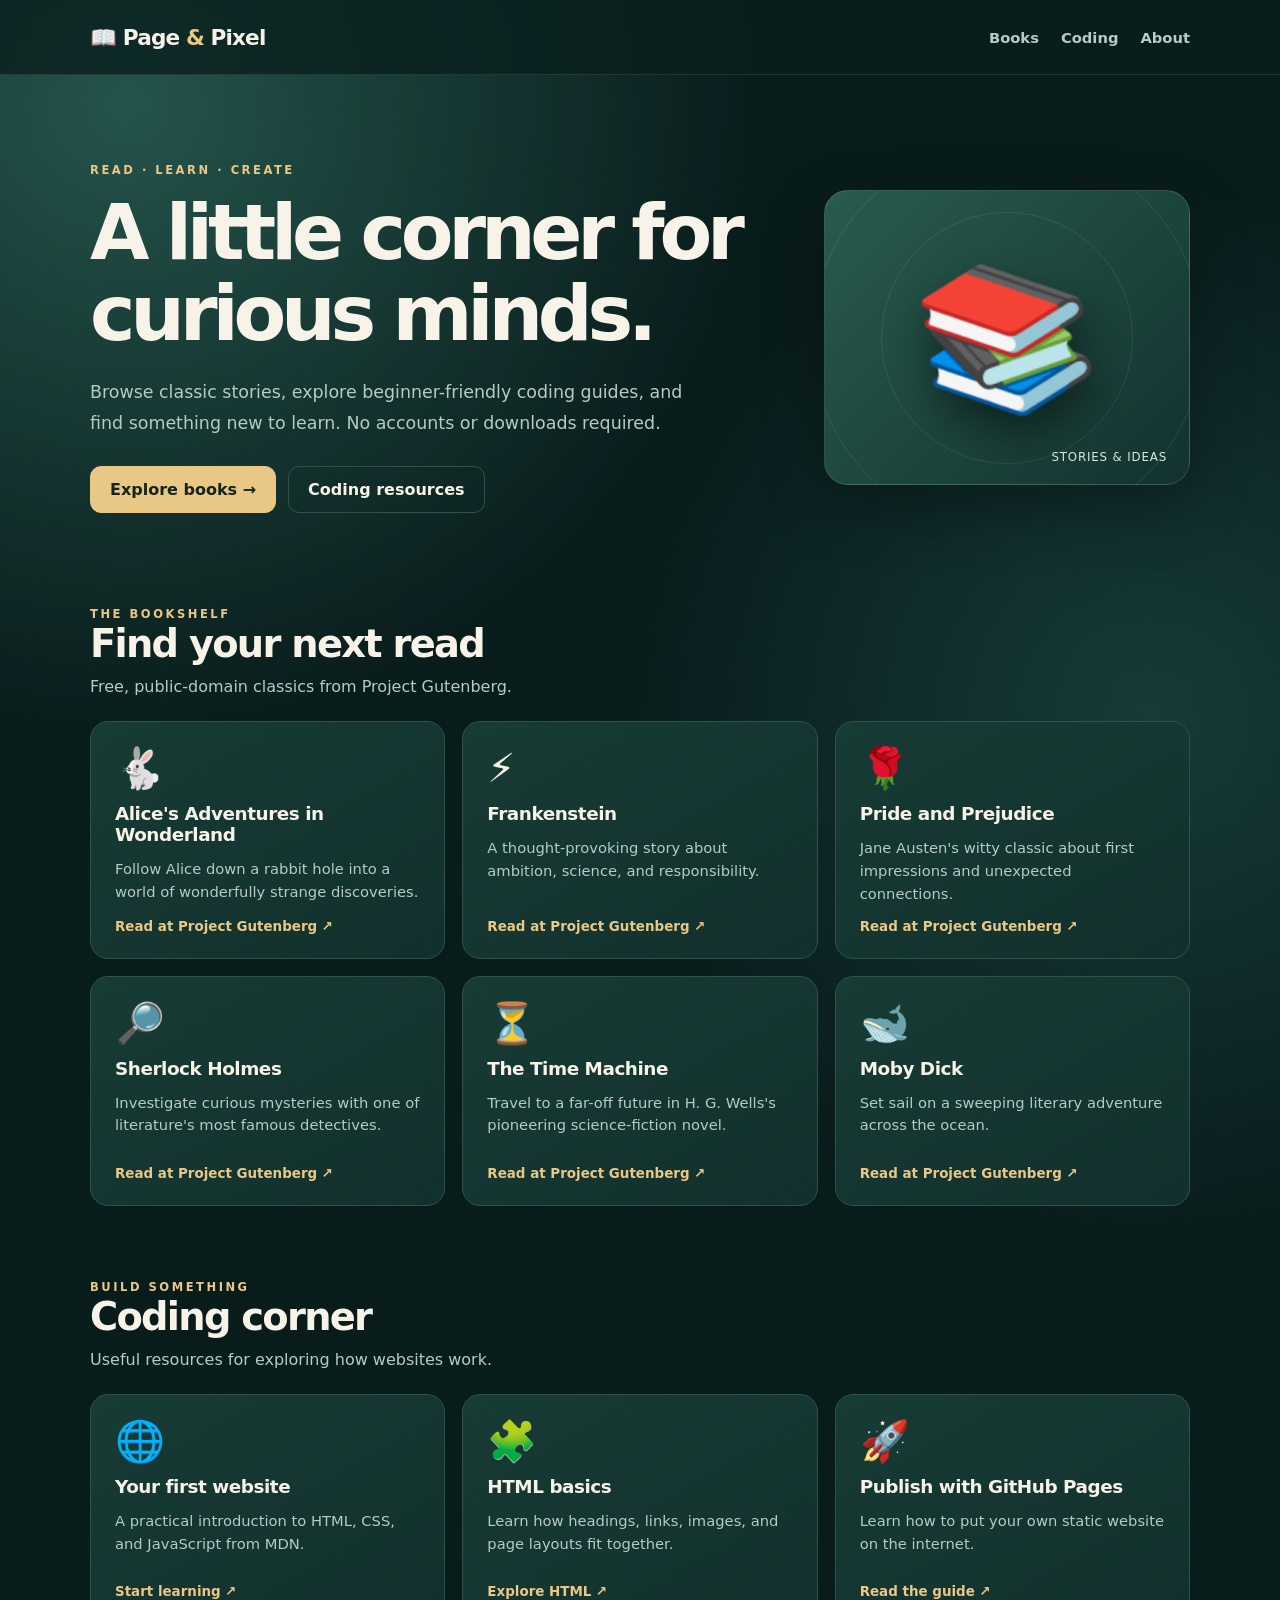
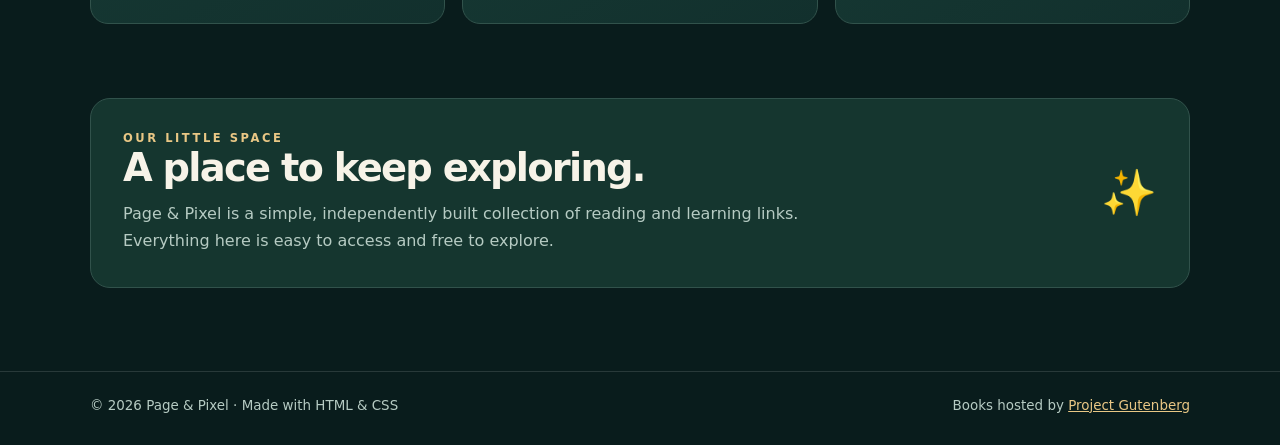
==== index.html @ dba86ce6 "Add initial index.html with layout and content" ====
<!doctype html>
<html lang="en">
<head>
  <meta charset="utf-8">
  <meta name="viewport" content="width=device-width, initial-scale=1">
  <meta name="theme-color" content="#102a27">
  <meta name="description" content="A cozy corner for public-domain books and beginner-friendly coding resources.">
  <title>Page & Pixel | Books and Coding</title>
  <style>
    :root{color-scheme:dark;--bg:#091c1c;--panel:#12302d;--panel2:#173b35;--ink:#f7f3e8;--muted:#b6cbc3;--accent:#e9c785;--line:#31524b}
    *{box-sizing:border-box}
    html{scroll-behavior:smooth}
    body{margin:0;font-family:ui-sans-serif,system-ui,-apple-system,BlinkMacSystemFont,"Segoe UI",sans-serif;color:var(--ink);background:radial-gradient(circle at 10% 5%,#24544b 0%,transparent 28%),radial-gradient(circle at 90% 35%,#163b39 0%,transparent 30%),var(--bg);min-height:100vh}
    a{color:inherit}
    .wrap{width:min(1100px,calc(100% - 40px));margin:auto}
    header{border-bottom:1px solid #ffffff19;background:#09201ecc;backdrop-filter:blur(14px);position:sticky;top:0;z-index:10}
    header .wrap{min-height:74px;display:flex;align-items:center;justify-content:space-between;gap:20px}
    .brand{font-weight:850;letter-spacing:-.04em;font-size:1.35rem;text-decoration:none;white-space:nowrap}
    .brand span{color:var(--accent)}
    nav{display:flex;gap:22px;align-items:center;flex-wrap:wrap}
    nav a{text-decoration:none;color:var(--muted);font-size:.92rem;font-weight:650}
    nav a:hover,nav a:focus-visible{color:var(--accent)}
    .hero{padding:88px 0 78px;display:grid;grid-template-columns:1.5fr .8fr;align-items:center;gap:48px}
    .eyebrow{text-transform:uppercase;letter-spacing:.22em;font-size:.72rem;font-weight:850;color:var(--accent)}
    h1{font-size:clamp(2.8rem,6vw,5.5rem);line-height:1.06;letter-spacing:-.068em;margin:15px 0 22px;max-width:750px}
    .hero p{max-width:600px;color:var(--muted);font-size:1.09rem;line-height:1.8;margin-bottom:26px}
    .actions{display:flex;flex-wrap:wrap;gap:12px}
    .button{display:inline-flex;align-items:center;justify-content:center;background:var(--accent);color:#15251e;text-decoration:none;padding:13px 19px;border-radius:11px;font-weight:800;border:1px solid var(--accent);transition:transform .16s,background .16s}
    .button:hover{transform:translateY(-2px);background:#f8dca7}
    .button.secondary{color:var(--ink);background:transparent;border-color:var(--line)}
    .button.secondary:hover{background:#ffffff0d}
    .hero-art{min-height:295px;display:grid;place-items:center;position:relative;border:1px solid #ffffff20;border-radius:24px;background:linear-gradient(135deg,#295b4e,#12322f);overflow:hidden;box-shadow:0 22px 65px #0005}
    .hero-art:before,.hero-art:after{content:"";width:250px;height:250px;border:1px solid #ffffff16;border-radius:50%;position:absolute}
    .hero-art:after{width:390px;height:390px}
    .book-stack{font-size:clamp(6.5rem,15vw,9rem);filter:drop-shadow(0 20px 22px #0007);transform:rotate(-8deg);z-index:1}
    .art-caption{position:absolute;bottom:20px;right:22px;font-size:.74rem;letter-spacing:.07em;color:#dae8dc}
    .section{padding:16px 0 58px;scroll-margin-top:104px}
    .section-head{display:flex;justify-content:space-between;align-items:end;gap:15px;margin-bottom:22px}
    h2{font-size:clamp(1.8rem,3vw,2.4rem);letter-spacing:-.045em;margin:0}
    .section-intro{color:var(--muted);margin:8px 0 0;line-height:1.6}
    .note{font-size:.78rem;color:var(--muted)}
    .grid{display:grid;grid-template-columns:repeat(3,minmax(0,1fr));gap:17px}
    .card{display:flex;flex-direction:column;gap:13px;min-height:230px;border:1px solid var(--line);border-radius:18px;padding:24px;background:linear-gradient(150deg,var(--panel2),var(--panel));text-decoration:none;transition:transform .18s,border-color .18s,box-shadow .18s}
    .card:hover,.card:focus-visible{transform:translateY(-5px);border-color:var(--accent);box-shadow:0 15px 35px #0003;outline:none}
    .card .emoji{font-size:2.5rem;line-height:1.1}
    .card h3{font-size:1.15rem;letter-spacing:-.025em;margin:0}
    .card p{color:var(--muted);line-height:1.55;font-size:.92rem;margin:0;flex:1}
    .card .link{font-size:.84rem;color:var(--accent);font-weight:750}
    .about{background:#15362f;border:1px solid var(--line);border-radius:20px;padding:32px;display:flex;gap:24px;align-items:center;justify-content:space-between}
    .about p{color:var(--muted);line-height:1.7;max-width:680px;margin:10px 0 0}
    .about .badge{font-size:2.8rem}
    footer{border-top:1px solid #ffffff20;padding:26px 0 32px;margin-top:25px;color:var(--muted);font-size:.84rem}
    footer .wrap{display:flex;justify-content:space-between;gap:15px;flex-wrap:wrap}
    footer a{color:var(--accent)}
    @media(max-width:800px){.hero{grid-template-columns:1fr;padding:55px 0}.hero-art{min-height:215px}.grid{grid-template-columns:repeat(2,minmax(0,1fr))}}
    @media(max-width:540px){.wrap{width:min(100% - 28px,1100px)}header .wrap{padding:13px 0;align-items:flex-start;flex-direction:column;gap:12px}nav{gap:18px}nav a{font-size:.87rem}.hero{padding:46px 0}.grid{grid-template-columns:1fr}.card{min-height:195px}.about{padding:24px}.about .badge{display:none}}
    @media(prefers-reduced-motion:reduce){html{scroll-behavior:auto}*{transition:none!important}}
  </style>
</head>
<body>
  <header>
    <div class="wrap">
      <a class="brand" href="#home" aria-label="Page and Pixel home">📖 Page <span>&</span> Pixel</a>
      <nav aria-label="Main navigation">
        <a href="#books">Books</a>
        <a href="#coding">Coding</a>
        <a href="#about">About</a>
      </nav>
    </div>
  </header>
  <main id="home" class="wrap">
    <section class="hero" aria-labelledby="welcome-title">
      <div>
        <div class="eyebrow">Read · Learn · Create</div>
        <h1 id="welcome-title">A little corner for curious minds.</h1>
        <p>Browse classic stories, explore beginner-friendly coding guides, and find something new to learn. No accounts or downloads required.</p>
        <div class="actions">
          <a class="button" href="#books">Explore books →</a>
          <a class="button secondary" href="#coding">Coding resources</a>
        </div>
      </div>
      <div class="hero-art" aria-hidden="true"><div class="book-stack">📚</div><span class="art-caption">STORIES & IDEAS</span></div>
    </section>

    <section class="section" id="books" aria-labelledby="books-title">
      <div class="section-head"><div><div class="eyebrow">The bookshelf</div><h2 id="books-title">Find your next read</h2><p class="section-intro">Free, public-domain classics from Project Gutenberg.</p></div></div>
      <div class="grid">
        <a class="card" href="https://www.gutenberg.org/ebooks/11" target="_blank" rel="noopener noreferrer"><span class="emoji" aria-hidden="true">🐇</span><h3>Alice's Adventures in Wonderland</h3><p>Follow Alice down a rabbit hole into a world of wonderfully strange discoveries.</p><span class="link">Read at Project Gutenberg ↗</span></a>
        <a class="card" href="https://www.gutenberg.org/ebooks/84" target="_blank" rel="noopener noreferrer"><span class="emoji" aria-hidden="true">⚡</span><h3>Frankenstein</h3><p>A thought-provoking story about ambition, science, and responsibility.</p><span class="link">Read at Project Gutenberg ↗</span></a>
        <a class="card" href="https://www.gutenberg.org/ebooks/1342" target="_blank" rel="noopener noreferrer"><span class="emoji" aria-hidden="true">🌹</span><h3>Pride and Prejudice</h3><p>Jane Austen's witty classic about first impressions and unexpected connections.</p><span class="link">Read at Project Gutenberg ↗</span></a>
        <a class="card" href="https://www.gutenberg.org/ebooks/1661" target="_blank" rel="noopener noreferrer"><span class="emoji" aria-hidden="true">🔎</span><h3>Sherlock Holmes</h3><p>Investigate curious mysteries with one of literature's most famous detectives.</p><span class="link">Read at Project Gutenberg ↗</span></a>
        <a class="card" href="https://www.gutenberg.org/ebooks/35" target="_blank" rel="noopener noreferrer"><span class="emoji" aria-hidden="true">⏳</span><h3>The Time Machine</h3><p>Travel to a far-off future in H. G. Wells's pioneering science-fiction novel.</p><span class="link">Read at Project Gutenberg ↗</span></a>
        <a class="card" href="https://www.gutenberg.org/ebooks/2701" target="_blank" rel="noopener noreferrer"><span class="emoji" aria-hidden="true">🐋</span><h3>Moby Dick</h3><p>Set sail on a sweeping literary adventure across the ocean.</p><span class="link">Read at Project Gutenberg ↗</span></a>
      </div>
    </section>

    <section class="section" id="coding" aria-labelledby="coding-title">
      <div class="section-head"><div><div class="eyebrow">Build something</div><h2 id="coding-title">Coding corner</h2><p class="section-intro">Useful resources for exploring how websites work.</p></div></div>
      <div class="grid">
        <a class="card" href="https://developer.mozilla.org/en-US/docs/Learn_web_development/Getting_started/Your_first_website" target="_blank" rel="noopener noreferrer"><span class="emoji" aria-hidden="true">🌐</span><h3>Your first website</h3><p>A practical introduction to HTML, CSS, and JavaScript from MDN.</p><span class="link">Start learning ↗</span></a>
        <a class="card" href="https://www.w3schools.com/html/" target="_blank" rel="noopener noreferrer"><span class="emoji" aria-hidden="true">🧩</span><h3>HTML basics</h3><p>Learn how headings, links, images, and page layouts fit together.</p><span class="link">Explore HTML ↗</span></a>
        <a class="card" href="https://docs.github.com/en/pages/getting-started-with-github-pages/creating-a-github-pages-site" target="_blank" rel="noopener noreferrer"><span class="emoji" aria-hidden="true">🚀</span><h3>Publish with GitHub Pages</h3><p>Learn how to put your own static website on the internet.</p><span class="link">Read the guide ↗</span></a>
      </div>
    </section>

    <section class="section" id="about" aria-labelledby="about-title">
      <div class="about"><div><div class="eyebrow">Our little space</div><h2 id="about-title">A place to keep exploring.</h2><p>Page & Pixel is a simple, independently built collection of reading and learning links. Everything here is easy to access and free to explore.</p></div><span class="badge" aria-hidden="true">✨</span></div>
    </section>
  </main>
  <footer><div class="wrap"><span>© <span id="year">2026</span> Page & Pixel · Made with HTML & CSS</span><span>Books hosted by <a href="https://www.gutenberg.org/" target="_blank" rel="noopener noreferrer">Project Gutenberg</a></span></div></footer>
  <script>document.getElementById('year').textContent=new Date().getFullYear();</script>
</body>
</html>
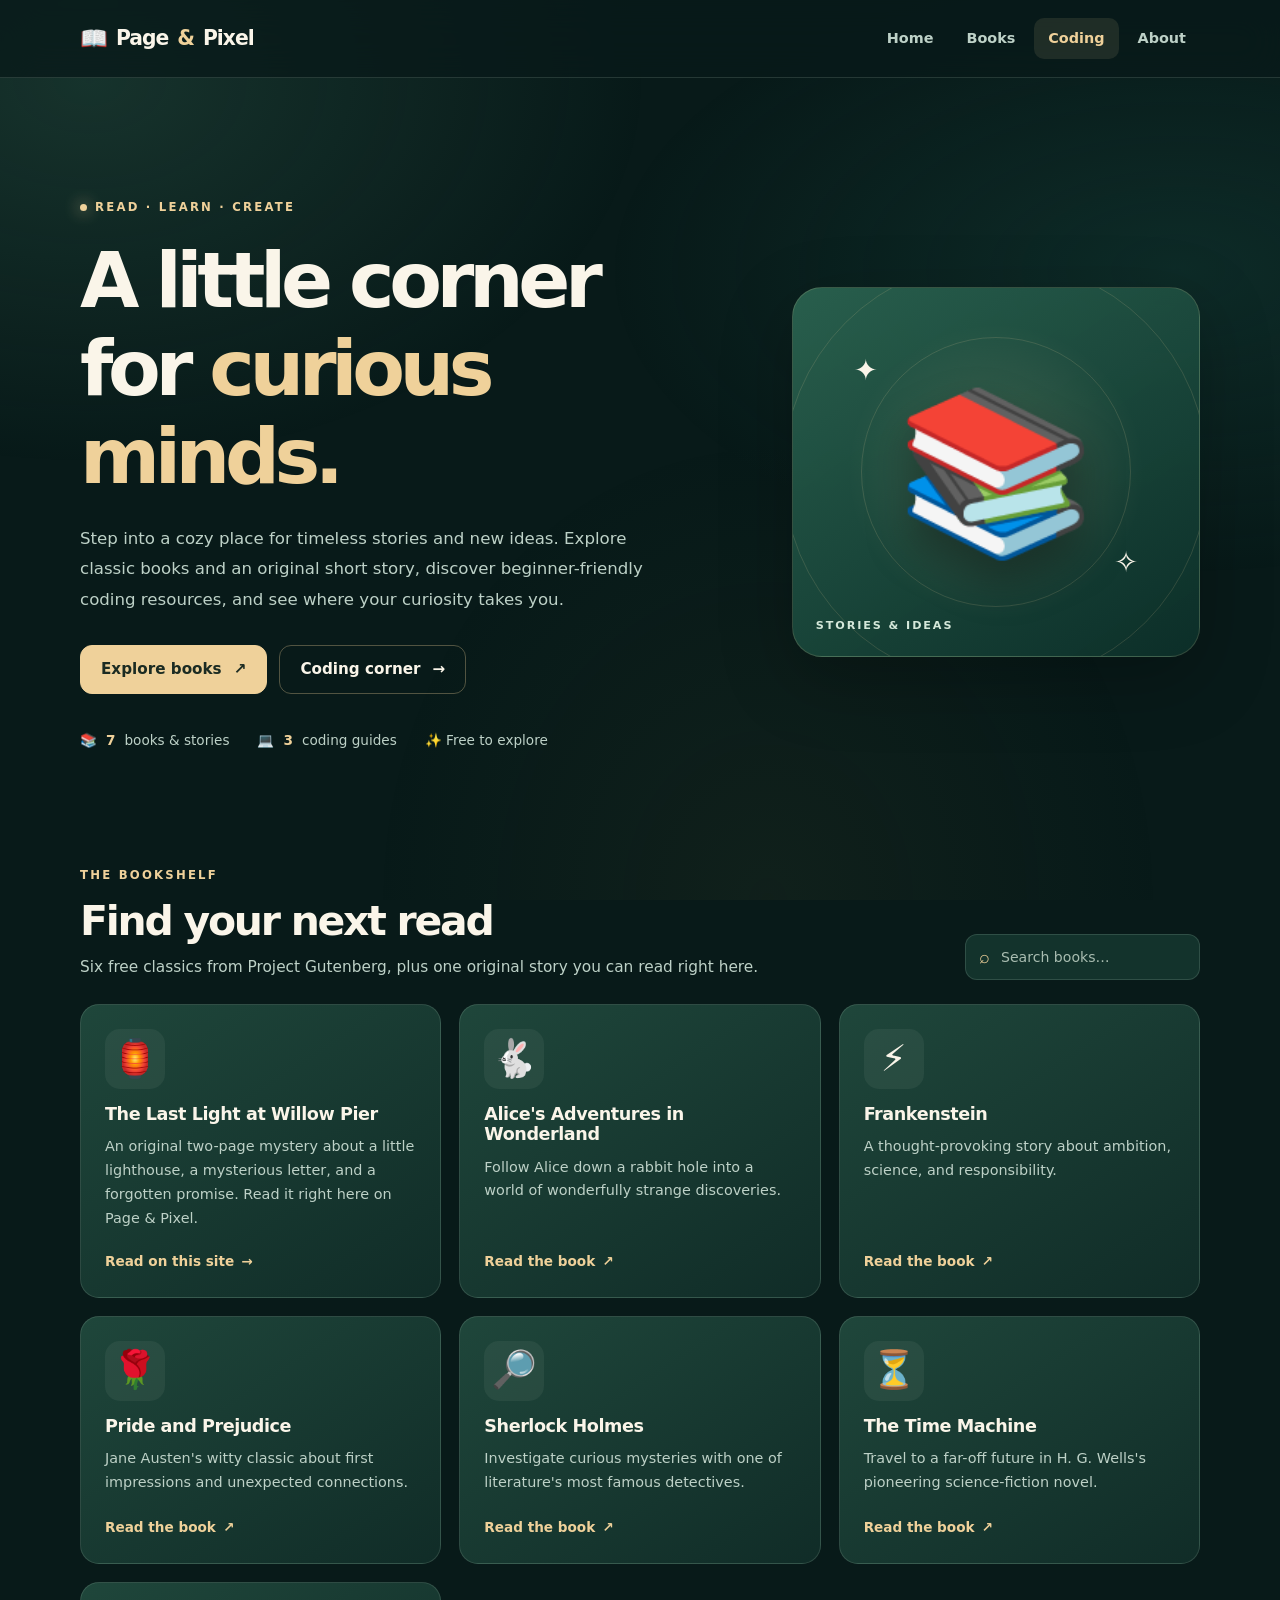
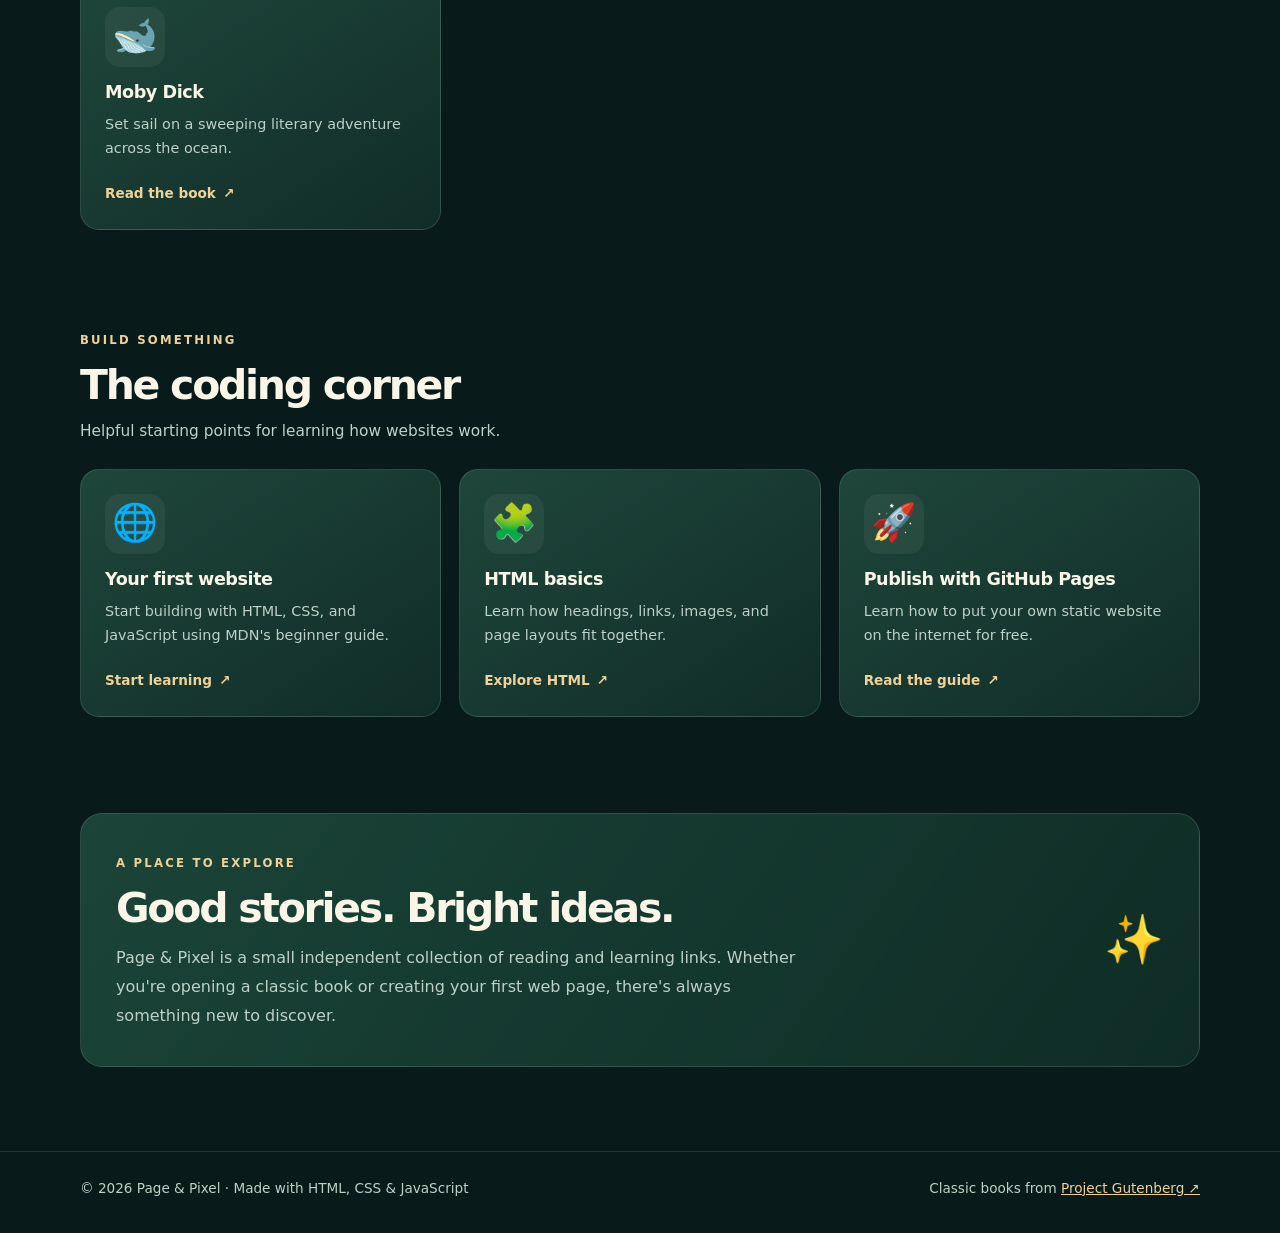
==== commit d38bc663: "Add files via upload" ====
--- a/index.html
+++ b/index.html
@@ -3,111 +3,322 @@
 <head>
   <meta charset="utf-8">
   <meta name="viewport" content="width=device-width, initial-scale=1">
-  <meta name="theme-color" content="#102a27">
-  <meta name="description" content="A cozy corner for public-domain books and beginner-friendly coding resources.">
-  <title>Page & Pixel | Books and Coding</title>
+  <meta name="theme-color" content="#0b2421">
+  <meta name="description" content="Page & Pixel is a cozy corner for classic books, an original short story, and beginner-friendly coding resources.">
+  <title>Page & Pixel | Read. Learn. Create.</title>
   <style>
-    :root{color-scheme:dark;--bg:#091c1c;--panel:#12302d;--panel2:#173b35;--ink:#f7f3e8;--muted:#b6cbc3;--accent:#e9c785;--line:#31524b}
-    *{box-sizing:border-box}
-    html{scroll-behavior:smooth}
-    body{margin:0;font-family:ui-sans-serif,system-ui,-apple-system,BlinkMacSystemFont,"Segoe UI",sans-serif;color:var(--ink);background:radial-gradient(circle at 10% 5%,#24544b 0%,transparent 28%),radial-gradient(circle at 90% 35%,#163b39 0%,transparent 30%),var(--bg);min-height:100vh}
-    a{color:inherit}
-    .wrap{width:min(1100px,calc(100% - 40px));margin:auto}
-    header{border-bottom:1px solid #ffffff19;background:#09201ecc;backdrop-filter:blur(14px);position:sticky;top:0;z-index:10}
-    header .wrap{min-height:74px;display:flex;align-items:center;justify-content:space-between;gap:20px}
-    .brand{font-weight:850;letter-spacing:-.04em;font-size:1.35rem;text-decoration:none;white-space:nowrap}
-    .brand span{color:var(--accent)}
-    nav{display:flex;gap:22px;align-items:center;flex-wrap:wrap}
-    nav a{text-decoration:none;color:var(--muted);font-size:.92rem;font-weight:650}
-    nav a:hover,nav a:focus-visible{color:var(--accent)}
-    .hero{padding:88px 0 78px;display:grid;grid-template-columns:1.5fr .8fr;align-items:center;gap:48px}
-    .eyebrow{text-transform:uppercase;letter-spacing:.22em;font-size:.72rem;font-weight:850;color:var(--accent)}
-    h1{font-size:clamp(2.8rem,6vw,5.5rem);line-height:1.06;letter-spacing:-.068em;margin:15px 0 22px;max-width:750px}
-    .hero p{max-width:600px;color:var(--muted);font-size:1.09rem;line-height:1.8;margin-bottom:26px}
-    .actions{display:flex;flex-wrap:wrap;gap:12px}
-    .button{display:inline-flex;align-items:center;justify-content:center;background:var(--accent);color:#15251e;text-decoration:none;padding:13px 19px;border-radius:11px;font-weight:800;border:1px solid var(--accent);transition:transform .16s,background .16s}
-    .button:hover{transform:translateY(-2px);background:#f8dca7}
-    .button.secondary{color:var(--ink);background:transparent;border-color:var(--line)}
-    .button.secondary:hover{background:#ffffff0d}
-    .hero-art{min-height:295px;display:grid;place-items:center;position:relative;border:1px solid #ffffff20;border-radius:24px;background:linear-gradient(135deg,#295b4e,#12322f);overflow:hidden;box-shadow:0 22px 65px #0005}
-    .hero-art:before,.hero-art:after{content:"";width:250px;height:250px;border:1px solid #ffffff16;border-radius:50%;position:absolute}
-    .hero-art:after{width:390px;height:390px}
-    .book-stack{font-size:clamp(6.5rem,15vw,9rem);filter:drop-shadow(0 20px 22px #0007);transform:rotate(-8deg);z-index:1}
-    .art-caption{position:absolute;bottom:20px;right:22px;font-size:.74rem;letter-spacing:.07em;color:#dae8dc}
-    .section{padding:16px 0 58px;scroll-margin-top:104px}
-    .section-head{display:flex;justify-content:space-between;align-items:end;gap:15px;margin-bottom:22px}
-    h2{font-size:clamp(1.8rem,3vw,2.4rem);letter-spacing:-.045em;margin:0}
-    .section-intro{color:var(--muted);margin:8px 0 0;line-height:1.6}
-    .note{font-size:.78rem;color:var(--muted)}
-    .grid{display:grid;grid-template-columns:repeat(3,minmax(0,1fr));gap:17px}
-    .card{display:flex;flex-direction:column;gap:13px;min-height:230px;border:1px solid var(--line);border-radius:18px;padding:24px;background:linear-gradient(150deg,var(--panel2),var(--panel));text-decoration:none;transition:transform .18s,border-color .18s,box-shadow .18s}
-    .card:hover,.card:focus-visible{transform:translateY(-5px);border-color:var(--accent);box-shadow:0 15px 35px #0003;outline:none}
-    .card .emoji{font-size:2.5rem;line-height:1.1}
-    .card h3{font-size:1.15rem;letter-spacing:-.025em;margin:0}
-    .card p{color:var(--muted);line-height:1.55;font-size:.92rem;margin:0;flex:1}
-    .card .link{font-size:.84rem;color:var(--accent);font-weight:750}
-    .about{background:#15362f;border:1px solid var(--line);border-radius:20px;padding:32px;display:flex;gap:24px;align-items:center;justify-content:space-between}
-    .about p{color:var(--muted);line-height:1.7;max-width:680px;margin:10px 0 0}
-    .about .badge{font-size:2.8rem}
-    footer{border-top:1px solid #ffffff20;padding:26px 0 32px;margin-top:25px;color:var(--muted);font-size:.84rem}
-    footer .wrap{display:flex;justify-content:space-between;gap:15px;flex-wrap:wrap}
-    footer a{color:var(--accent)}
-    @media(max-width:800px){.hero{grid-template-columns:1fr;padding:55px 0}.hero-art{min-height:215px}.grid{grid-template-columns:repeat(2,minmax(0,1fr))}}
-    @media(max-width:540px){.wrap{width:min(100% - 28px,1100px)}header .wrap{padding:13px 0;align-items:flex-start;flex-direction:column;gap:12px}nav{gap:18px}nav a{font-size:.87rem}.hero{padding:46px 0}.grid{grid-template-columns:1fr}.card{min-height:195px}.about{padding:24px}.about .badge{display:none}}
-    @media(prefers-reduced-motion:reduce){html{scroll-behavior:auto}*{transition:none!important}}
+    :root {
+      color-scheme: dark;
+      --bg: #081a19;
+      --surface: #112d28;
+      --surface-light: #183d34;
+      --text: #faf5e9;
+      --muted: #bdd1c7;
+      --gold: #efd19a;
+      --gold-deep: #d6aa60;
+      --border: rgba(207,234,215,.15);
+      --shadow: 0 22px 70px rgba(0,0,0,.25);
+      --max: 1120px;
+    }
+    *,*::before,*::after { box-sizing: border-box; }
+    html { scroll-behavior: smooth; scroll-padding-top: 105px; }
+    body {
+      margin: 0;
+      min-width: 320px;
+      font: 400 16px/1.65 ui-sans-serif,system-ui,-apple-system,BlinkMacSystemFont,"Segoe UI",sans-serif;
+      color: var(--text);
+      background: var(--bg);
+      overflow-x: hidden;
+    }
+    body::before {
+      content:"";
+      position: fixed;
+      inset: 0;
+      z-index: -1;
+      pointer-events: none;
+      background:
+        radial-gradient(ellipse at 7% 9%,rgba(62,118,97,.27),transparent 33%),
+        radial-gradient(ellipse at 92% 30%,rgba(24,75,67,.35),transparent 34%),
+        radial-gradient(ellipse at 60% 100%,rgba(75,78,43,.12),transparent 36%);
+    }
+    a { color: inherit; }
+    button,input { font: inherit; }
+    button { cursor:pointer; }
+    ::selection { background: var(--gold);color:#142a23; }
+    :focus-visible { outline: 3px solid var(--gold);outline-offset: 4px; }
+    .container { width:min(var(--max),calc(100% - 42px));margin-inline:auto; }
+    .skip { position:absolute;top:-100px;left:16px;padding:11px 16px;background:var(--gold);color:#12251f;z-index:100; }
+    .skip:focus { top:14px; }
+    .progress { position:fixed;z-index:80;top:0;left:0;width:0;height:3px;background:linear-gradient(90deg,var(--gold-deep),#ffebb8);box-shadow:0 0 18px rgba(239,209,154,.5);pointer-events:none; }
+    .site-header { position:sticky;z-index:50;top:0;border-bottom:1px solid var(--border);background:rgba(8,26,25,.76);backdrop-filter:blur(18px);-webkit-backdrop-filter:blur(18px); }
+    .header-inner { display:flex;align-items:center;justify-content:space-between;min-height:77px;gap:22px; }
+    .brand { display:inline-flex;gap:9px;align-items:center;text-decoration:none;font-size:1.27rem;font-weight:860;letter-spacing:-.05em;white-space:nowrap; }
+    .brand .brand-mark { font-size:1.4rem; }
+    .brand b { color:var(--gold); }
+    .nav { display:flex;gap:5px;align-items:center; }
+    .nav a { display:inline-block;padding:9px 14px;border-radius:10px;color:var(--muted);text-decoration:none;font-weight:680;font-size:.9rem;transition:color .2s,background .2s; }
+    .nav a:hover,.nav a[aria-current="location"] { color:var(--gold);background:rgba(239,209,154,.1); }
+    .nav-toggle { display:none;border:1px solid var(--border);background:var(--surface);color:var(--text);width:44px;height:44px;border-radius:12px;font-size:1.35rem;line-height:1; }
+    .hero { position:relative;display:grid;grid-template-columns:minmax(0,1.25fr) minmax(275px,.8fr);gap:clamp(28px,6vw,74px);align-items:center;padding:clamp(72px,9vw,118px) 0 88px; }
+    .eyebrow { display:inline-flex;gap:8px;align-items:center;color:var(--gold);font-weight:840;letter-spacing:.19em;text-transform:uppercase;font-size:.73rem; }
+    .eyebrow .dot { width:7px;height:7px;border-radius:50%;background:var(--gold);box-shadow:0 0 16px var(--gold); }
+    h1,h2,h3,p { overflow-wrap:break-word; }
+    h1,h2,h3 { line-height:1.15; }
+    h1 { max-width:750px;margin:17px 0 22px;font-size:clamp(3.05rem,6vw,5.85rem);letter-spacing:-.07em;font-weight:860; }
+    .hero .accent { color:var(--gold); }
+    .hero p { max-width:585px;margin:0 0 29px;color:var(--muted);line-height:1.85;font-size:1.04rem; }
+    .buttons { display:flex;flex-wrap:wrap;gap:12px; }
+    .button { display:inline-flex;align-items:center;gap:12px;justify-content:center;min-height:48px;padding:11px 20px;border-radius:12px;text-decoration:none;font-size:.95rem;font-weight:800;border:1px solid var(--gold);background:var(--gold);color:#1b2b22;transition:transform .24s,box-shadow .24s,background .24s; }
+    .button:hover { transform:translateY(-3px);box-shadow:0 12px 24px rgba(0,0,0,.22);background:#ffdfa6; }
+    .button.secondary { background:transparent;color:var(--text);border-color:rgba(239,209,154,.32); }
+    .button.secondary:hover { background:rgba(239,209,154,.08); }
+    .hero-visual { position:relative;min-height:370px;display:grid;place-items:center;isolation:isolate;border-radius:30px;border:1px solid rgba(239,209,154,.16);background:linear-gradient(145deg,rgba(46,106,85,.85),rgba(12,47,41,.98));box-shadow:var(--shadow);overflow:hidden; }
+    .hero-visual::before,.hero-visual::after { content:"";position:absolute;border:1px solid rgba(239,209,154,.15);width:270px;height:270px;border-radius:50%; }
+    .hero-visual::after { width:425px;height:425px; }
+    .hero-visual .halo { position:absolute;inset:0;background:radial-gradient(circle at 50% 50%,rgba(239,209,154,.17),transparent 54%); }
+    .hero-book { position:relative;z-index:1;font-size:clamp(7rem,15vw,10rem);line-height:1;filter:drop-shadow(0 22px 22px rgba(0,0,0,.35));animation:float 7s ease-in-out infinite; }
+    .orbit { position:absolute;z-index:1;font-size:1.8rem;animation:bob 5s ease-in-out infinite; }
+    .orbit.one { top:16%;left:15%;animation-delay:-1s; }
+    .orbit.two { bottom:19%;right:15%;animation-delay:-2.5s; }
+    .art-caption { position:absolute;z-index:1;bottom:21px;left:23px;color:#d5e8da;letter-spacing:.17em;text-transform:uppercase;font-size:.7rem;font-weight:750; }
+    @keyframes float { 0%,100% { transform:translateY(0) rotate(-7deg); } 50% { transform:translateY(-15px) rotate(-3deg); } }
+    @keyframes bob { 0%,100% { transform:translateY(0) rotate(-8deg); } 50% { transform:translateY(-10px) rotate(8deg); } }
+    .stats { display:flex;gap:28px;flex-wrap:wrap;margin-top:35px; }
+    .stat { display:flex;align-items:center;gap:9px;color:var(--muted);font-size:.85rem; }
+    .stat strong { color:var(--gold);font-weight:850; }
+    section.content-section { padding:22px 0 74px;scroll-margin-top:105px; }
+    .section-top { display:flex;justify-content:space-between;align-items:end;gap:20px;margin-bottom:24px; }
+    h2 { margin:10px 0 0;font-size:clamp(2rem,3.2vw,2.65rem);letter-spacing:-.055em; }
+    .section-description { margin:10px 0 0;color:var(--muted);font-size:.96rem; }
+    .search-wrap { display:flex;gap:9px;align-items:center;border:1px solid var(--border);border-radius:12px;background:rgba(22,55,47,.9);padding:0 13px;min-width:235px;transition:border-color .2s; }
+    .search-wrap:focus-within { border-color:var(--gold); }
+    .search-wrap span { color:var(--gold);font-size:1.1rem; }
+    .search-wrap input { width:100%;min-height:44px;border:0;outline:0;background:transparent;color:var(--text);font-size:.88rem; }
+    .search-wrap input::placeholder { color:#a9bdb1; }
+    .cards { display:grid;grid-template-columns:repeat(3,minmax(0,1fr));gap:18px; }
+    .card { display:flex;flex-direction:column;gap:11px;min-height:248px;padding:24px;border-radius:19px;border:1px solid var(--border);background:linear-gradient(147deg,rgba(32,72,60,.96),rgba(17,45,40,.96));color:inherit;text-decoration:none;position:relative;overflow:hidden;transition:transform .28s cubic-bezier(.2,.7,.2,1),border-color .28s,box-shadow .28s; }
+    .card::before { content:"";position:absolute;top:0;left:0;right:0;height:2px;background:linear-gradient(90deg,transparent,rgba(239,209,154,.72),transparent);opacity:0;transition:opacity .3s; }
+    .card:hover,.card:focus-visible { transform:translateY(-7px);border-color:rgba(239,209,154,.58);box-shadow:0 20px 42px rgba(0,0,0,.27); }
+    .card:hover::before,.card:focus-visible::before { opacity:1; }
+    .card .emoji { width:60px;height:60px;display:grid;place-items:center;font-size:2.3rem;line-height:1;border-radius:15px;background:rgba(255,255,255,.055); }
+    .card h3 { margin:4px 0 0;letter-spacing:-.025em;font-size:1.1rem; }
+    .card p { margin:0;flex:1;color:var(--muted);font-size:.9rem;line-height:1.65; }
+    .card .card-link { display:inline-flex;align-items:center;gap:7px;margin-top:9px;color:var(--gold);font-weight:800;font-size:.85rem; }
+    .card .card-link span { transition:transform .2s; }
+    .card:hover .card-link span { transform:translateX(4px); }
+    .card[hidden] { display:none; }
+    .empty { padding:24px;color:var(--muted);background:var(--surface);border:1px dashed var(--border);border-radius:16px; }
+    .about { display:flex;justify-content:space-between;align-items:center;gap:22px;border:1px solid var(--border);border-radius:22px;padding:35px;background:linear-gradient(125deg,rgba(31,76,62,.85),rgba(15,45,38,.96)); }
+    .about p { color:var(--muted);max-width:700px;margin:12px 0 0;line-height:1.8; }
+    .about-emoji { font-size:3rem; }
+    footer { margin-top:10px;border-top:1px solid var(--border);padding:25px 0 34px;color:var(--muted);font-size:.85rem; }
+    .footer-inner { display:flex;justify-content:space-between;gap:14px;flex-wrap:wrap; }
+    footer a { color:var(--gold); }
+    .to-top { position:fixed;right:21px;bottom:22px;z-index:40;display:grid;place-items:center;width:45px;height:45px;border:1px solid rgba(239,209,154,.4);border-radius:14px;background:#1e4439;color:var(--gold);box-shadow:var(--shadow);opacity:0;pointer-events:none;transform:translateY(12px);transition:opacity .24s,transform .24s; }
+    .to-top.visible { opacity:1;pointer-events:auto;transform:translateY(0); }
+    .reveal { opacity:0;transform:translateY(22px);transition:opacity .65s ease,transform .65s cubic-bezier(.2,.75,.2,1); }
+    .reveal.is-visible { opacity:1;transform:none; }
+    .cards .card:nth-child(2) { transition-delay:45ms; }
+    .cards .card:nth-child(3) { transition-delay:90ms; }
+    .cards .card:nth-child(4) { transition-delay:135ms; }
+    .cards .card:nth-child(5) { transition-delay:180ms; }
+    .cards .card:nth-child(6) { transition-delay:225ms; }
+    .cards .card:nth-child(7) { transition-delay:270ms; }
+    @media (max-width: 850px) {
+      .hero { grid-template-columns:1fr;gap:35px;padding:65px 0 70px; }
+      .hero-visual { min-height:265px; }
+      .hero-book { font-size:8rem; }
+      .cards { grid-template-columns:repeat(2,minmax(0,1fr)); }
+    }
+    @media (max-width: 610px) {
+      .container { width:calc(100% - 32px); }
+      .header-inner { min-height:68px; }
+      .brand { font-size:1.2rem; }
+      .nav-toggle { display:block; }
+      .nav { display:none;position:absolute;top:calc(100% + 6px);left:16px;right:16px;flex-direction:column;align-items:stretch;padding:8px;border:1px solid var(--border);border-radius:15px;background:#14342d;box-shadow:0 15px 45px rgba(0,0,0,.45); }
+      .nav.open { display:flex; }
+      .nav a { padding:13px 16px; }
+      h1 { font-size:clamp(2.75rem,11vw,4rem); }
+      .hero { padding:48px 0 58px; }
+      .hero-visual { min-height:228px; }
+      .section-top { align-items:stretch;flex-direction:column; }
+      .search-wrap { width:100%; }
+      .cards { grid-template-columns:1fr; }
+      .card { min-height:214px; }
+      .about { padding:26px; }
+      .about-emoji { display:none; }
+      .stats { gap:12px 22px; }
+      .footer-inner { flex-direction:column; }
+    }
+    @media (prefers-reduced-motion:reduce) {
+      html { scroll-behavior:auto; }
+      *,*::before,*::after { animation:none!important;transition:none!important; }
+      .reveal { opacity:1!important;transform:none!important; }
+    }
   </style>
 </head>
 <body>
-  <header>
-    <div class="wrap">
-      <a class="brand" href="#home" aria-label="Page and Pixel home">📖 Page <span>&</span> Pixel</a>
-      <nav aria-label="Main navigation">
+  <a class="skip" href="#main">Skip to content</a>
+  <div class="progress" id="progress" aria-hidden="true"></div>
+  <header class="site-header" id="home">
+    <div class="container header-inner">
+      <a class="brand" href="#home" aria-label="Page and Pixel homepage"><span class="brand-mark" aria-hidden="true">📖</span> Page <b>&</b> Pixel</a>
+      <button class="nav-toggle" id="navToggle" aria-label="Open navigation" aria-controls="siteNav" aria-expanded="false">☰</button>
+      <nav class="nav" id="siteNav" aria-label="Main navigation">
+        <a href="#home" aria-current="location">Home</a>
         <a href="#books">Books</a>
         <a href="#coding">Coding</a>
         <a href="#about">About</a>
       </nav>
     </div>
   </header>
-  <main id="home" class="wrap">
+
+  <main class="container" id="main">
     <section class="hero" aria-labelledby="welcome-title">
-      <div>
-        <div class="eyebrow">Read · Learn · Create</div>
-        <h1 id="welcome-title">A little corner for curious minds.</h1>
-        <p>Browse classic stories, explore beginner-friendly coding guides, and find something new to learn. No accounts or downloads required.</p>
-        <div class="actions">
-          <a class="button" href="#books">Explore books →</a>
-          <a class="button secondary" href="#coding">Coding resources</a>
+      <div class="reveal">
+        <div class="eyebrow"><span class="dot" aria-hidden="true"></span> Read · Learn · Create</div>
+        <h1 id="welcome-title">A little corner for <span class="accent">curious minds.</span></h1>
+        <p>Step into a cozy place for timeless stories and new ideas. Explore classic books and an original short story, discover beginner-friendly coding resources, and see where your curiosity takes you.</p>
+        <div class="buttons">
+          <a class="button" href="#books">Explore books <span aria-hidden="true">↗</span></a>
+          <a class="button secondary" href="#coding">Coding corner <span aria-hidden="true">→</span></a>
         </div>
-      </div>
-      <div class="hero-art" aria-hidden="true"><div class="book-stack">📚</div><span class="art-caption">STORIES & IDEAS</span></div>
+        <div class="stats" aria-label="Site highlights">
+          <div class="stat">📚 <strong>7</strong> books & stories</div>
+          <div class="stat">💻 <strong>3</strong> coding guides</div>
+          <div class="stat">✨ Free to explore</div>
+        </div>
+      </div>
+      <div class="hero-visual reveal" aria-hidden="true">
+        <div class="halo"></div>
+        <span class="orbit one">✦</span><span class="orbit two">✧</span>
+        <span class="hero-book">📚</span>
+        <span class="art-caption">Stories & ideas</span>
+      </div>
     </section>
 
-    <section class="section" id="books" aria-labelledby="books-title">
-      <div class="section-head"><div><div class="eyebrow">The bookshelf</div><h2 id="books-title">Find your next read</h2><p class="section-intro">Free, public-domain classics from Project Gutenberg.</p></div></div>
-      <div class="grid">
-        <a class="card" href="https://www.gutenberg.org/ebooks/11" target="_blank" rel="noopener noreferrer"><span class="emoji" aria-hidden="true">🐇</span><h3>Alice's Adventures in Wonderland</h3><p>Follow Alice down a rabbit hole into a world of wonderfully strange discoveries.</p><span class="link">Read at Project Gutenberg ↗</span></a>
-        <a class="card" href="https://www.gutenberg.org/ebooks/84" target="_blank" rel="noopener noreferrer"><span class="emoji" aria-hidden="true">⚡</span><h3>Frankenstein</h3><p>A thought-provoking story about ambition, science, and responsibility.</p><span class="link">Read at Project Gutenberg ↗</span></a>
-        <a class="card" href="https://www.gutenberg.org/ebooks/1342" target="_blank" rel="noopener noreferrer"><span class="emoji" aria-hidden="true">🌹</span><h3>Pride and Prejudice</h3><p>Jane Austen's witty classic about first impressions and unexpected connections.</p><span class="link">Read at Project Gutenberg ↗</span></a>
-        <a class="card" href="https://www.gutenberg.org/ebooks/1661" target="_blank" rel="noopener noreferrer"><span class="emoji" aria-hidden="true">🔎</span><h3>Sherlock Holmes</h3><p>Investigate curious mysteries with one of literature's most famous detectives.</p><span class="link">Read at Project Gutenberg ↗</span></a>
-        <a class="card" href="https://www.gutenberg.org/ebooks/35" target="_blank" rel="noopener noreferrer"><span class="emoji" aria-hidden="true">⏳</span><h3>The Time Machine</h3><p>Travel to a far-off future in H. G. Wells's pioneering science-fiction novel.</p><span class="link">Read at Project Gutenberg ↗</span></a>
-        <a class="card" href="https://www.gutenberg.org/ebooks/2701" target="_blank" rel="noopener noreferrer"><span class="emoji" aria-hidden="true">🐋</span><h3>Moby Dick</h3><p>Set sail on a sweeping literary adventure across the ocean.</p><span class="link">Read at Project Gutenberg ↗</span></a>
-      </div>
+    <section class="content-section" id="books" aria-labelledby="books-title">
+      <div class="section-top reveal">
+        <div><div class="eyebrow">The bookshelf</div><h2 id="books-title">Find your next read</h2><p class="section-description">Six free classics from Project Gutenberg, plus one original story you can read right here.</p></div>
+        <label class="search-wrap"><span aria-hidden="true">⌕</span><input id="bookSearch" type="search" placeholder="Search books…" aria-label="Search books" autocomplete="off"></label>
+      </div>
+      <div class="cards" id="bookCards">
+        <a class="card reveal" href="willow-pier.html"><span class="emoji" aria-hidden="true">🏮</span><h3>The Last Light at Willow Pier</h3><p>An original two-page mystery about a little lighthouse, a mysterious letter, and a forgotten promise. Read it right here on Page &amp; Pixel.</p><span class="card-link">Read on this site <span aria-hidden="true">→</span></span></a>
+        <a class="card reveal" href="https://www.gutenberg.org/ebooks/11" target="_blank" rel="noopener noreferrer"><span class="emoji" aria-hidden="true">🐇</span><h3>Alice's Adventures in Wonderland</h3><p>Follow Alice down a rabbit hole into a world of wonderfully strange discoveries.</p><span class="card-link">Read the book <span aria-hidden="true">↗</span></span></a>
+        <a class="card reveal" href="https://www.gutenberg.org/ebooks/84" target="_blank" rel="noopener noreferrer"><span class="emoji" aria-hidden="true">⚡</span><h3>Frankenstein</h3><p>A thought-provoking story about ambition, science, and responsibility.</p><span class="card-link">Read the book <span aria-hidden="true">↗</span></span></a>
+        <a class="card reveal" href="https://www.gutenberg.org/ebooks/1342" target="_blank" rel="noopener noreferrer"><span class="emoji" aria-hidden="true">🌹</span><h3>Pride and Prejudice</h3><p>Jane Austen's witty classic about first impressions and unexpected connections.</p><span class="card-link">Read the book <span aria-hidden="true">↗</span></span></a>
+        <a class="card reveal" href="https://www.gutenberg.org/ebooks/1661" target="_blank" rel="noopener noreferrer"><span class="emoji" aria-hidden="true">🔎</span><h3>Sherlock Holmes</h3><p>Investigate curious mysteries with one of literature's most famous detectives.</p><span class="card-link">Read the book <span aria-hidden="true">↗</span></span></a>
+        <a class="card reveal" href="https://www.gutenberg.org/ebooks/35" target="_blank" rel="noopener noreferrer"><span class="emoji" aria-hidden="true">⏳</span><h3>The Time Machine</h3><p>Travel to a far-off future in H. G. Wells's pioneering science-fiction novel.</p><span class="card-link">Read the book <span aria-hidden="true">↗</span></span></a>
+        <a class="card reveal" href="https://www.gutenberg.org/ebooks/2701" target="_blank" rel="noopener noreferrer"><span class="emoji" aria-hidden="true">🐋</span><h3>Moby Dick</h3><p>Set sail on a sweeping literary adventure across the ocean.</p><span class="card-link">Read the book <span aria-hidden="true">↗</span></span></a>
+      </div>
+      <p class="empty" id="emptySearch" role="status" hidden>No matching books found. Try another title!</p>
     </section>
 
-    <section class="section" id="coding" aria-labelledby="coding-title">
-      <div class="section-head"><div><div class="eyebrow">Build something</div><h2 id="coding-title">Coding corner</h2><p class="section-intro">Useful resources for exploring how websites work.</p></div></div>
-      <div class="grid">
-        <a class="card" href="https://developer.mozilla.org/en-US/docs/Learn_web_development/Getting_started/Your_first_website" target="_blank" rel="noopener noreferrer"><span class="emoji" aria-hidden="true">🌐</span><h3>Your first website</h3><p>A practical introduction to HTML, CSS, and JavaScript from MDN.</p><span class="link">Start learning ↗</span></a>
-        <a class="card" href="https://www.w3schools.com/html/" target="_blank" rel="noopener noreferrer"><span class="emoji" aria-hidden="true">🧩</span><h3>HTML basics</h3><p>Learn how headings, links, images, and page layouts fit together.</p><span class="link">Explore HTML ↗</span></a>
-        <a class="card" href="https://docs.github.com/en/pages/getting-started-with-github-pages/creating-a-github-pages-site" target="_blank" rel="noopener noreferrer"><span class="emoji" aria-hidden="true">🚀</span><h3>Publish with GitHub Pages</h3><p>Learn how to put your own static website on the internet.</p><span class="link">Read the guide ↗</span></a>
+    <section class="content-section" id="coding" aria-labelledby="coding-title">
+      <div class="section-top reveal">
+        <div><div class="eyebrow">Build something</div><h2 id="coding-title">The coding corner</h2><p class="section-description">Helpful starting points for learning how websites work.</p></div>
+      </div>
+      <div class="cards">
+        <a class="card reveal" href="https://developer.mozilla.org/en-US/docs/Learn_web_development/Getting_started/Your_first_website" target="_blank" rel="noopener noreferrer"><span class="emoji" aria-hidden="true">🌐</span><h3>Your first website</h3><p>Start building with HTML, CSS, and JavaScript using MDN's beginner guide.</p><span class="card-link">Start learning <span aria-hidden="true">↗</span></span></a>
+        <a class="card reveal" href="https://www.w3schools.com/html/" target="_blank" rel="noopener noreferrer"><span class="emoji" aria-hidden="true">🧩</span><h3>HTML basics</h3><p>Learn how headings, links, images, and page layouts fit together.</p><span class="card-link">Explore HTML <span aria-hidden="true">↗</span></span></a>
+        <a class="card reveal" href="https://docs.github.com/en/pages/getting-started-with-github-pages/creating-a-github-pages-site" target="_blank" rel="noopener noreferrer"><span class="emoji" aria-hidden="true">🚀</span><h3>Publish with GitHub Pages</h3><p>Learn how to put your own static website on the internet for free.</p><span class="card-link">Read the guide <span aria-hidden="true">↗</span></span></a>
       </div>
     </section>
 
-    <section class="section" id="about" aria-labelledby="about-title">
-      <div class="about"><div><div class="eyebrow">Our little space</div><h2 id="about-title">A place to keep exploring.</h2><p>Page & Pixel is a simple, independently built collection of reading and learning links. Everything here is easy to access and free to explore.</p></div><span class="badge" aria-hidden="true">✨</span></div>
+    <section class="content-section" id="about" aria-labelledby="about-title">
+      <div class="about reveal">
+        <div><div class="eyebrow">A place to explore</div><h2 id="about-title">Good stories. Bright ideas.</h2><p>Page & Pixel is a small independent collection of reading and learning links. Whether you're opening a classic book or creating your first web page, there's always something new to discover.</p></div>
+        <span class="about-emoji" aria-hidden="true">✨</span>
+      </div>
     </section>
   </main>
-  <footer><div class="wrap"><span>© <span id="year">2026</span> Page & Pixel · Made with HTML & CSS</span><span>Books hosted by <a href="https://www.gutenberg.org/" target="_blank" rel="noopener noreferrer">Project Gutenberg</a></span></div></footer>
-  <script>document.getElementById('year').textContent=new Date().getFullYear();</script>
+
+  <footer><div class="container footer-inner"><span>© <span id="year">2026</span> Page & Pixel · Made with HTML, CSS & JavaScript</span><span>Classic books from <a href="https://www.gutenberg.org/" target="_blank" rel="noopener noreferrer">Project Gutenberg ↗</a></span></div></footer>
+  <button class="to-top" id="toTop" type="button" aria-label="Back to top">↑</button>
+
+  <script>
+    (() => {
+      'use strict';
+      const reduceMotion = window.matchMedia('(prefers-reduced-motion: reduce)').matches;
+      const toggle = document.getElementById('navToggle');
+      const nav = document.getElementById('siteNav');
+      const links = [...nav.querySelectorAll('a')];
+      const topButton = document.getElementById('toTop');
+      const progress = document.getElementById('progress');
+      const books = [...document.querySelectorAll('#bookCards .card')];
+      const search = document.getElementById('bookSearch');
+      const empty = document.getElementById('emptySearch');
+
+      document.getElementById('year').textContent = new Date().getFullYear();
+
+      function closeMenu() {
+        nav.classList.remove('open');
+        toggle.setAttribute('aria-expanded', 'false');
+        toggle.setAttribute('aria-label', 'Open navigation');
+        toggle.textContent = '☰';
+      }
+      toggle.addEventListener('click', () => {
+        const opened = nav.classList.toggle('open');
+        toggle.setAttribute('aria-expanded', String(opened));
+        toggle.setAttribute('aria-label', opened ? 'Close navigation' : 'Open navigation');
+        toggle.textContent = opened ? '✕' : '☰';
+      });
+      links.forEach(link => link.addEventListener('click', closeMenu));
+      document.addEventListener('keydown', e => { if (e.key === 'Escape') closeMenu(); });
+      document.addEventListener('click', e => { if (!nav.contains(e.target) && !toggle.contains(e.target)) closeMenu(); });
+
+      search.addEventListener('input', () => {
+        const query = search.value.toLocaleLowerCase().trim();
+        let visible = 0;
+        books.forEach(card => {
+          const match = card.textContent.toLocaleLowerCase().includes(query);
+          card.hidden = !match;
+          if (match) visible++;
+        });
+        empty.hidden = visible !== 0;
+      });
+
+      if ('IntersectionObserver' in window && !reduceMotion) {
+        const revealObserver = new IntersectionObserver(entries => {
+          entries.forEach(entry => {
+            if (entry.isIntersecting) {
+              entry.target.classList.add('is-visible');
+              revealObserver.unobserve(entry.target);
+            }
+          });
+        }, { rootMargin: '0px 0px -24px 0px', threshold: .06 });
+        document.querySelectorAll('.reveal').forEach(el => revealObserver.observe(el));
+      } else {
+        document.querySelectorAll('.reveal').forEach(el => el.classList.add('is-visible'));
+      }
+
+      if ('IntersectionObserver' in window) {
+        const sectionObserver = new IntersectionObserver(entries => {
+          const visible = entries.filter(entry => entry.isIntersecting).sort((a,b)=>b.intersectionRatio-a.intersectionRatio)[0];
+          if (!visible) return;
+          const id = visible.target.id;
+          links.forEach(link => {
+            if (link.getAttribute('href') === '#' + id) link.setAttribute('aria-current','location');
+            else link.removeAttribute('aria-current');
+          });
+        }, { rootMargin: '-15% 0px -65% 0px', threshold:0 });
+        document.querySelectorAll('#home,#books,#coding,#about').forEach(el => sectionObserver.observe(el));
+      }
+
+      let scrolling = false;
+      function updateScroll() {
+        const total = document.documentElement.scrollHeight - window.innerHeight;
+        progress.style.width = (total > 0 ? (window.scrollY / total) * 100 : 0) + '%';
+        topButton.classList.toggle('visible', window.scrollY > 420);
+        scrolling = false;
+      }
+      window.addEventListener('scroll', () => {
+        if (!scrolling) { scrolling = true; requestAnimationFrame(updateScroll); }
+      }, {passive:true});
+      window.addEventListener('resize', updateScroll);
+      updateScroll();
+      topButton.addEventListener('click', () => window.scrollTo({top:0,behavior:reduceMotion?'auto':'smooth'}));
+    })();
+  </script>
 </body>
 </html>
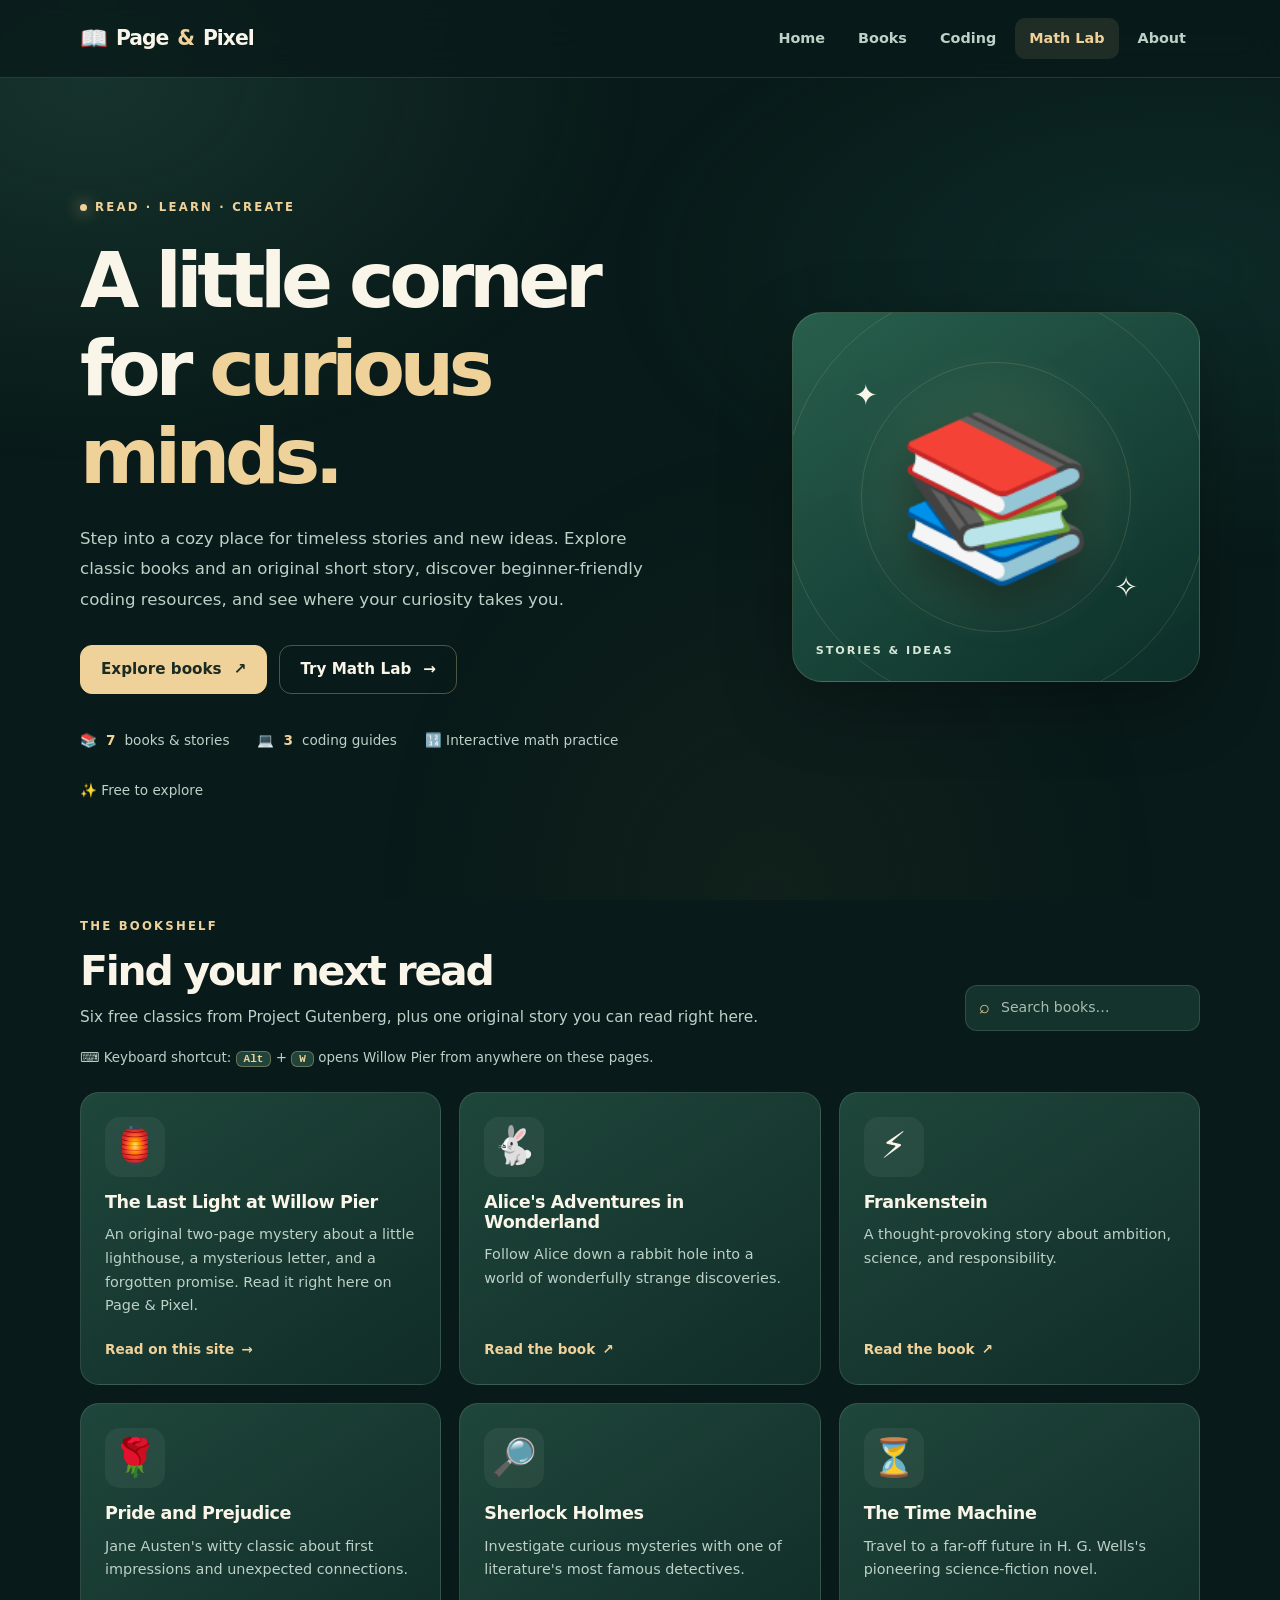
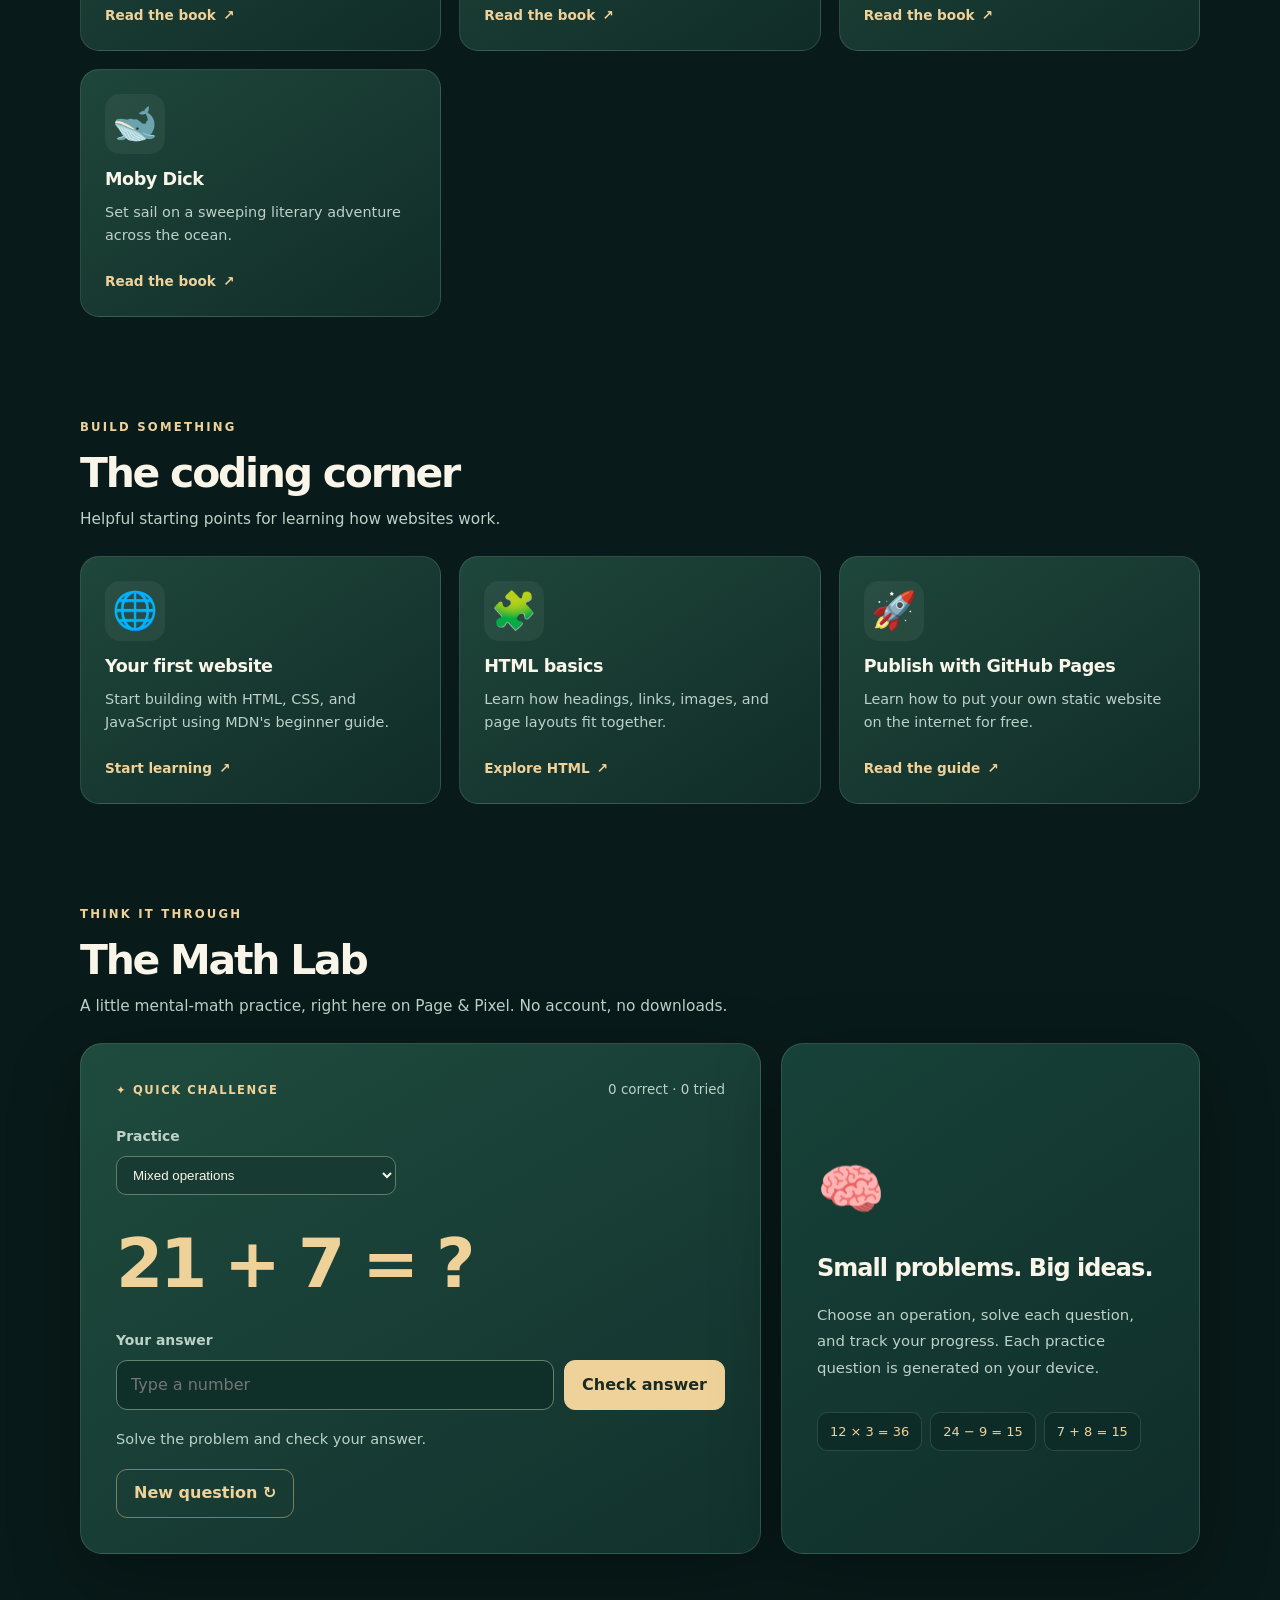
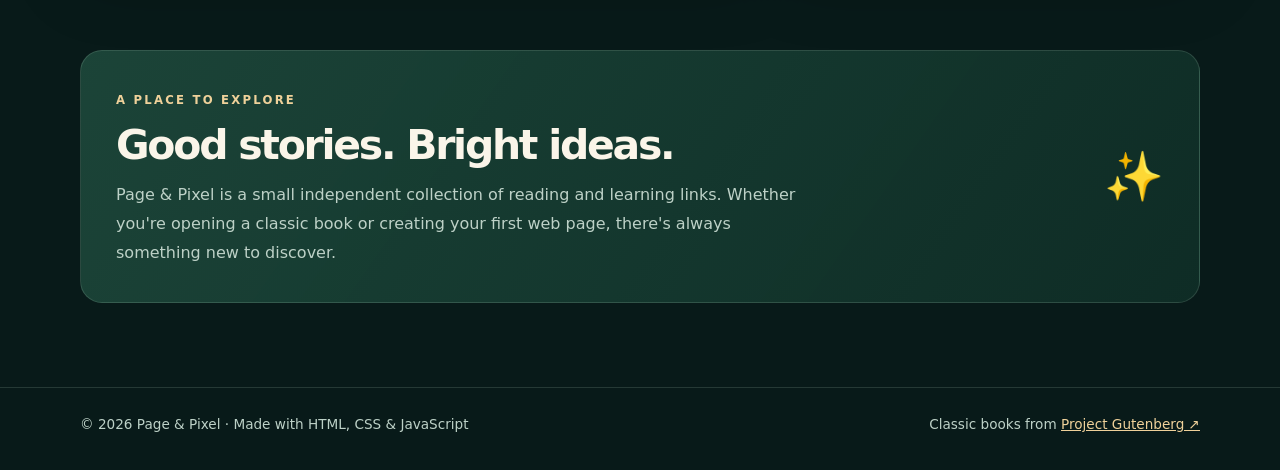
==== commit 6d0321e8: "Add files via upload" ====
--- a/index.html
+++ b/index.html
@@ -155,6 +155,35 @@
       *,*::before,*::after { animation:none!important;transition:none!important; }
       .reveal { opacity:1!important;transform:none!important; }
     }
+
+
+    .keyboard-hint { margin:-8px 0 23px;color:var(--muted);font-size:.84rem; }
+    kbd { display:inline-block;padding:1px 7px;border:1px solid rgba(239,209,154,.35);border-radius:6px;background:#204439;color:var(--gold);font:700 .82em ui-monospace,monospace; }
+    .math-layout { display:grid;grid-template-columns:minmax(0,1.3fr) minmax(250px,.8fr);gap:20px; }
+    .math-panel,.math-aside { border:1px solid var(--border);border-radius:22px;padding:clamp(22px,3.2vw,35px);background:linear-gradient(150deg,#1f4b3e,#12322d);box-shadow:var(--shadow); }
+    .math-panel-head { display:flex;justify-content:space-between;align-items:center;flex-wrap:wrap;gap:10px;margin-bottom:24px; }
+    .math-tag { color:var(--gold);font-size:.72rem;letter-spacing:.14em;font-weight:850; }
+    .math-score { color:var(--muted);font-size:.84rem; }
+    .math-mode-label,.math-answer-label { display:block;margin-bottom:8px;color:var(--muted);font-size:.87rem;font-weight:700; }
+    #mathMode { appearance:auto;width:100%;max-width:280px;background:#173b32;color:var(--text);border:1px solid #607d69;border-radius:10px;padding:10px 12px; }
+    .math-question { margin:28px 0 24px;font-size:clamp(2.5rem,6vw,4.25rem);font-weight:850;letter-spacing:-.05em;color:var(--gold);line-height:1.2; }
+    .math-answer-row { display:flex;gap:10px;flex-wrap:wrap; }
+    .math-answer-row input { width:165px;flex:1 1 125px;min-width:0;background:#0f3029;border:1px solid #64816f;border-radius:11px;padding:11px 14px;color:var(--text); }
+    .math-answer-row button,.math-next { background:var(--gold);border:1px solid var(--gold);border-radius:11px;padding:10px 17px;font-weight:800;color:#1b2b22; }
+    .math-answer-row button:hover,.math-next:hover { background:#ffdfa6; }
+    .math-answer-row button:disabled { opacity:.5;cursor:not-allowed; }
+    .math-feedback { min-height:28px;margin:17px 0 14px;color:var(--muted);font-size:.91rem; }
+    .math-feedback.correct { color:#ade8bd; }.math-feedback.incorrect { color:#f8c1a4; }
+    .math-next { background:transparent;color:var(--gold);border-color:rgba(239,209,154,.45); }
+    .math-next:hover { color:#173327; }
+    .math-aside { display:flex;flex-direction:column;justify-content:center;align-items:flex-start;background:linear-gradient(145deg,#174238,#102d2a); }
+    .math-aside-icon { font-size:3.4rem; }.math-aside h3 { margin:20px 0 4px;font-size:1.5rem;letter-spacing:-.04em; }
+    .math-aside p { color:var(--muted);line-height:1.8;font-size:.93rem; }
+    .math-mini-equations { display:flex;flex-wrap:wrap;gap:8px;margin-top:15px; }
+    .math-mini-equations span { padding:8px 12px;border:1px solid var(--border);border-radius:10px;background:#0e2c27;font-size:.81rem;color:var(--gold); }
+    @media(max-width:720px) { .math-layout { grid-template-columns:1fr; } }
+    @media(max-width:430px) { .math-answer-row button { width:100%; } }
+
   </style>
 </head>
 <body>
@@ -168,6 +197,7 @@
         <a href="#home" aria-current="location">Home</a>
         <a href="#books">Books</a>
         <a href="#coding">Coding</a>
+        <a href="#math">Math Lab</a>
         <a href="#about">About</a>
       </nav>
     </div>
@@ -181,11 +211,12 @@
         <p>Step into a cozy place for timeless stories and new ideas. Explore classic books and an original short story, discover beginner-friendly coding resources, and see where your curiosity takes you.</p>
         <div class="buttons">
           <a class="button" href="#books">Explore books <span aria-hidden="true">↗</span></a>
-          <a class="button secondary" href="#coding">Coding corner <span aria-hidden="true">→</span></a>
+          <a class="button secondary" href="#math">Try Math Lab <span aria-hidden="true">→</span></a>
         </div>
         <div class="stats" aria-label="Site highlights">
           <div class="stat">📚 <strong>7</strong> books & stories</div>
           <div class="stat">💻 <strong>3</strong> coding guides</div>
+          <div class="stat">🔢 Interactive math practice</div>
           <div class="stat">✨ Free to explore</div>
         </div>
       </div>
@@ -202,6 +233,7 @@
         <div><div class="eyebrow">The bookshelf</div><h2 id="books-title">Find your next read</h2><p class="section-description">Six free classics from Project Gutenberg, plus one original story you can read right here.</p></div>
         <label class="search-wrap"><span aria-hidden="true">⌕</span><input id="bookSearch" type="search" placeholder="Search books…" aria-label="Search books" autocomplete="off"></label>
       </div>
+      <p class="keyboard-hint reveal">⌨️ Keyboard shortcut: <kbd>Alt</kbd> + <kbd>W</kbd> opens Willow Pier from anywhere on these pages.</p>
       <div class="cards" id="bookCards">
         <a class="card reveal" href="willow-pier.html"><span class="emoji" aria-hidden="true">🏮</span><h3>The Last Light at Willow Pier</h3><p>An original two-page mystery about a little lighthouse, a mysterious letter, and a forgotten promise. Read it right here on Page &amp; Pixel.</p><span class="card-link">Read on this site <span aria-hidden="true">→</span></span></a>
         <a class="card reveal" href="https://www.gutenberg.org/ebooks/11" target="_blank" rel="noopener noreferrer"><span class="emoji" aria-hidden="true">🐇</span><h3>Alice's Adventures in Wonderland</h3><p>Follow Alice down a rabbit hole into a world of wonderfully strange discoveries.</p><span class="card-link">Read the book <span aria-hidden="true">↗</span></span></a>
@@ -222,6 +254,38 @@
         <a class="card reveal" href="https://developer.mozilla.org/en-US/docs/Learn_web_development/Getting_started/Your_first_website" target="_blank" rel="noopener noreferrer"><span class="emoji" aria-hidden="true">🌐</span><h3>Your first website</h3><p>Start building with HTML, CSS, and JavaScript using MDN's beginner guide.</p><span class="card-link">Start learning <span aria-hidden="true">↗</span></span></a>
         <a class="card reveal" href="https://www.w3schools.com/html/" target="_blank" rel="noopener noreferrer"><span class="emoji" aria-hidden="true">🧩</span><h3>HTML basics</h3><p>Learn how headings, links, images, and page layouts fit together.</p><span class="card-link">Explore HTML <span aria-hidden="true">↗</span></span></a>
         <a class="card reveal" href="https://docs.github.com/en/pages/getting-started-with-github-pages/creating-a-github-pages-site" target="_blank" rel="noopener noreferrer"><span class="emoji" aria-hidden="true">🚀</span><h3>Publish with GitHub Pages</h3><p>Learn how to put your own static website on the internet for free.</p><span class="card-link">Read the guide <span aria-hidden="true">↗</span></span></a>
+      </div>
+    </section>
+
+
+    <section class="content-section" id="math" aria-labelledby="math-title">
+      <div class="section-top reveal">
+        <div><div class="eyebrow">Think it through</div><h2 id="math-title">The Math Lab</h2><p class="section-description">A little mental-math practice, right here on Page &amp; Pixel. No account, no downloads.</p></div>
+      </div>
+      <div class="math-layout">
+        <div class="math-panel reveal">
+          <div class="math-panel-head"><span class="math-tag">✦ QUICK CHALLENGE</span><span class="math-score" id="mathScore" aria-live="polite">0 correct · 0 tried</span></div>
+          <form id="mathForm" autocomplete="off">
+            <label class="math-mode-label" for="mathMode">Practice</label>
+            <select id="mathMode" aria-label="Choose math operation">
+              <option value="mix">Mixed operations</option>
+              <option value="add">Addition</option>
+              <option value="subtract">Subtraction</option>
+              <option value="multiply">Multiplication</option>
+            </select>
+            <div class="math-question" id="mathQuestion" aria-live="polite">8 + 5 = ?</div>
+            <label class="math-answer-label" for="mathAnswer">Your answer</label>
+            <div class="math-answer-row"><input id="mathAnswer" type="number" step="1" inputmode="numeric" placeholder="Type a number" required><button type="submit" id="mathCheck">Check answer</button></div>
+            <p class="math-feedback" id="mathFeedback" aria-live="polite">Solve the problem and check your answer.</p>
+            <button type="button" class="math-next" id="mathNext">New question ↻</button>
+          </form>
+        </div>
+        <aside class="math-aside reveal">
+          <span class="math-aside-icon" aria-hidden="true">🧠</span>
+          <h3>Small problems. Big ideas.</h3>
+          <p>Choose an operation, solve each question, and track your progress. Each practice question is generated on your device.</p>
+          <div class="math-mini-equations" aria-hidden="true"><span>12 × 3 = 36</span><span>24 − 9 = 15</span><span>7 + 8 = 15</span></div>
+        </aside>
       </div>
     </section>
 
@@ -302,7 +366,7 @@
             else link.removeAttribute('aria-current');
           });
         }, { rootMargin: '-15% 0px -65% 0px', threshold:0 });
-        document.querySelectorAll('#home,#books,#coding,#about').forEach(el => sectionObserver.observe(el));
+        document.querySelectorAll('#home,#books,#coding,#math,#about').forEach(el => sectionObserver.observe(el));
       }
 
       let scrolling = false;
@@ -318,6 +382,66 @@
       window.addEventListener('resize', updateScroll);
       updateScroll();
       topButton.addEventListener('click', () => window.scrollTo({top:0,behavior:reduceMotion?'auto':'smooth'}));
+
+      // Alt + W opens our original short story from any page where this is installed.
+      document.addEventListener('keydown', event => {
+        if (!event.altKey || event.ctrlKey || event.metaKey || event.key.toLowerCase() !== 'w') return;
+        if (event.target.closest('input,textarea,select,[contenteditable="true"]')) return;
+        event.preventDefault();
+        window.location.assign('willow-pier.html#reader');
+      });
+
+      const mathForm = document.getElementById('mathForm');
+      const mathMode = document.getElementById('mathMode');
+      const mathQuestion = document.getElementById('mathQuestion');
+      const mathAnswer = document.getElementById('mathAnswer');
+      const mathFeedback = document.getElementById('mathFeedback');
+      const mathCheck = document.getElementById('mathCheck');
+      const mathNext = document.getElementById('mathNext');
+      const mathScore = document.getElementById('mathScore');
+      let mathResult = 0, mathAnswered = false, mathCorrect = 0, mathTried = 0;
+      const randomInt = (min, max) => Math.floor(Math.random() * (max - min + 1)) + min;
+      function newMathQuestion() {
+        const op = mathMode.value === 'mix' ? ['add','subtract','multiply'][randomInt(0,2)] : mathMode.value;
+        let a = randomInt(2,25), b = randomInt(2,25), sign = '+';
+        if (op === 'add') mathResult = a + b;
+        if (op === 'subtract') {
+          if (a < b) [a,b] = [b,a];
+          mathResult = a - b;
+          sign = '−';
+        }
+        if (op === 'multiply') {
+          a = randomInt(2,12); b = randomInt(2,12);
+          mathResult = a * b;
+          sign = '×';
+        }
+        mathQuestion.textContent = `${a} ${sign} ${b} = ?`;
+        mathAnswer.value = '';
+        mathAnswered = false;
+        mathCheck.disabled = false;
+        mathFeedback.textContent = 'Solve the problem and check your answer.';
+        mathFeedback.className = 'math-feedback';
+      }
+      mathForm.addEventListener('submit', event => {
+        event.preventDefault();
+        if (mathAnswered || mathAnswer.value === '') return;
+        mathAnswered = true;
+        mathTried++;
+        if (Number(mathAnswer.value) === mathResult) {
+          mathCorrect++;
+          mathFeedback.textContent = '✓ Correct! Nice work.';
+          mathFeedback.className = 'math-feedback correct';
+        } else {
+          mathFeedback.textContent = `Not quite — the answer is ${mathResult}. Try a new question!`;
+          mathFeedback.className = 'math-feedback incorrect';
+        }
+        mathCheck.disabled = true;
+        mathScore.textContent = `${mathCorrect} correct · ${mathTried} tried`;
+      });
+      mathNext.addEventListener('click', () => { newMathQuestion(); mathAnswer.focus(); });
+      mathMode.addEventListener('change', newMathQuestion);
+      newMathQuestion();
+
     })();
   </script>
 </body>
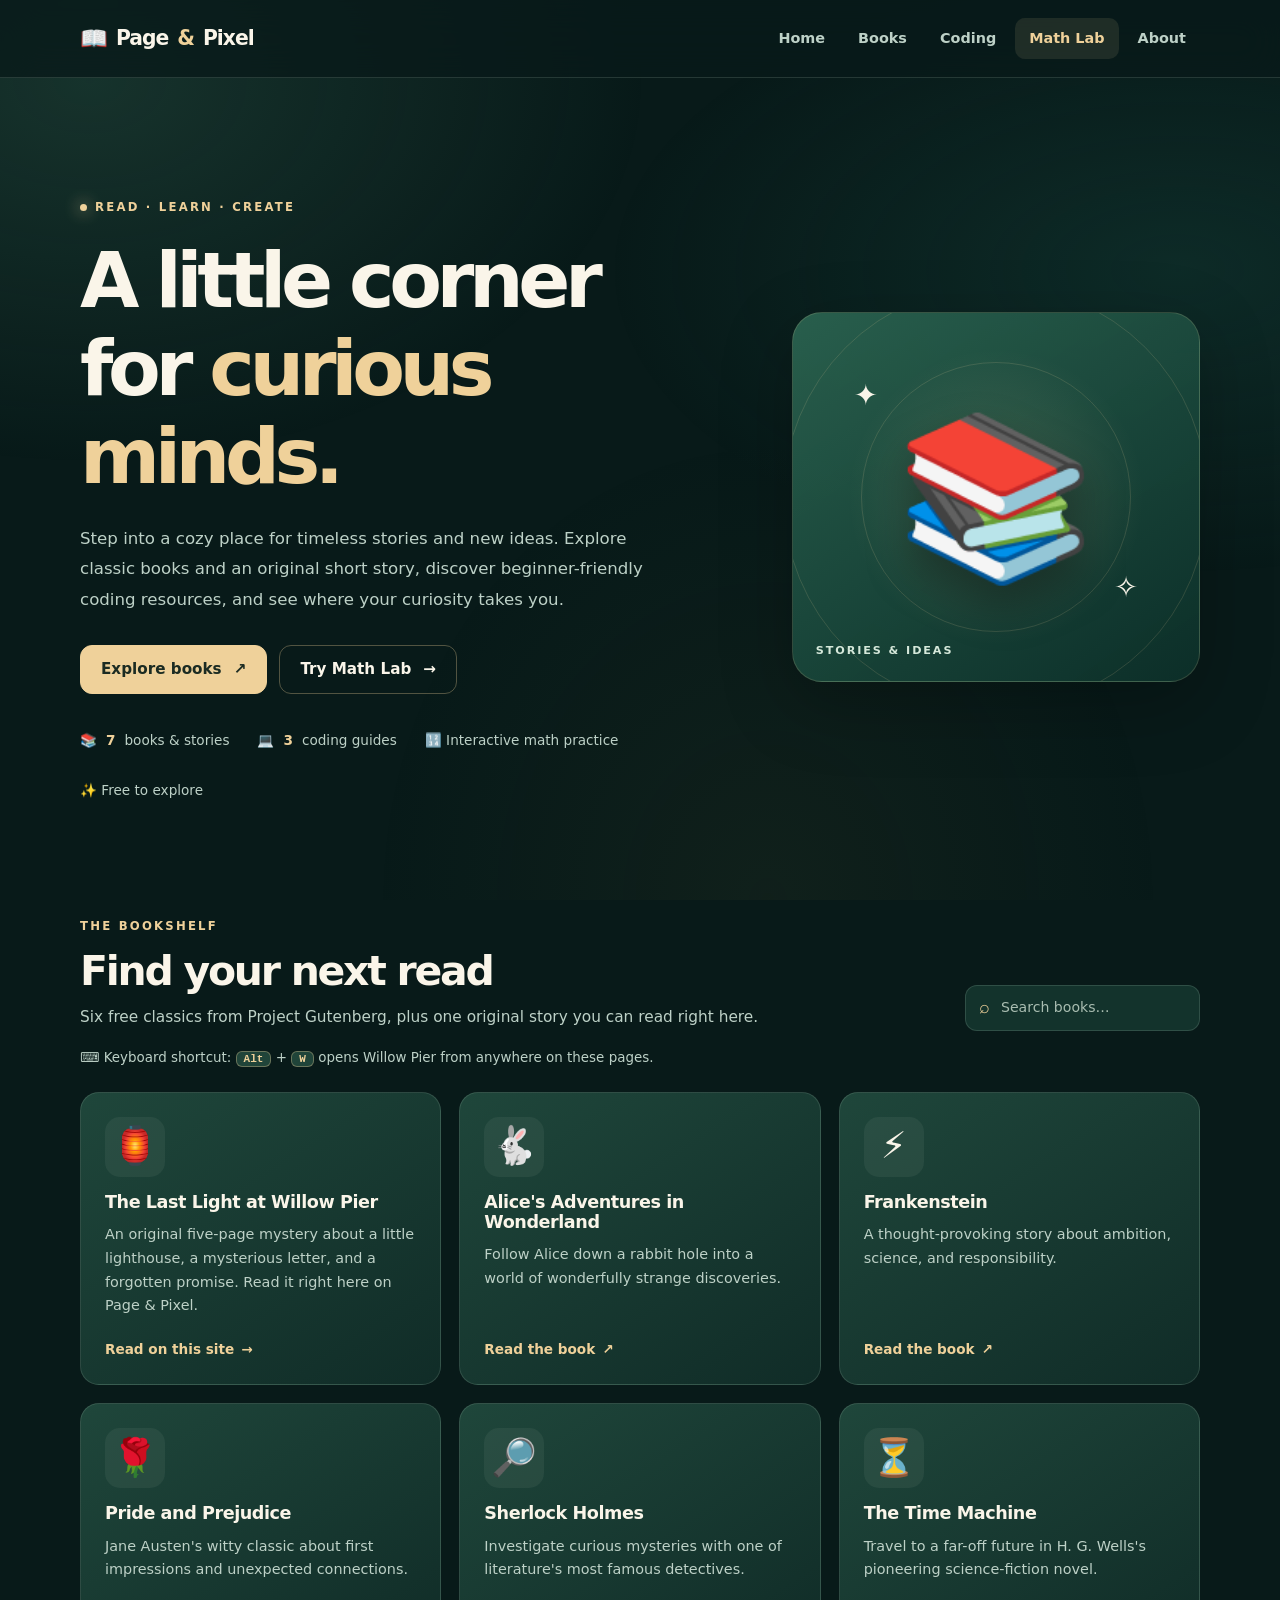
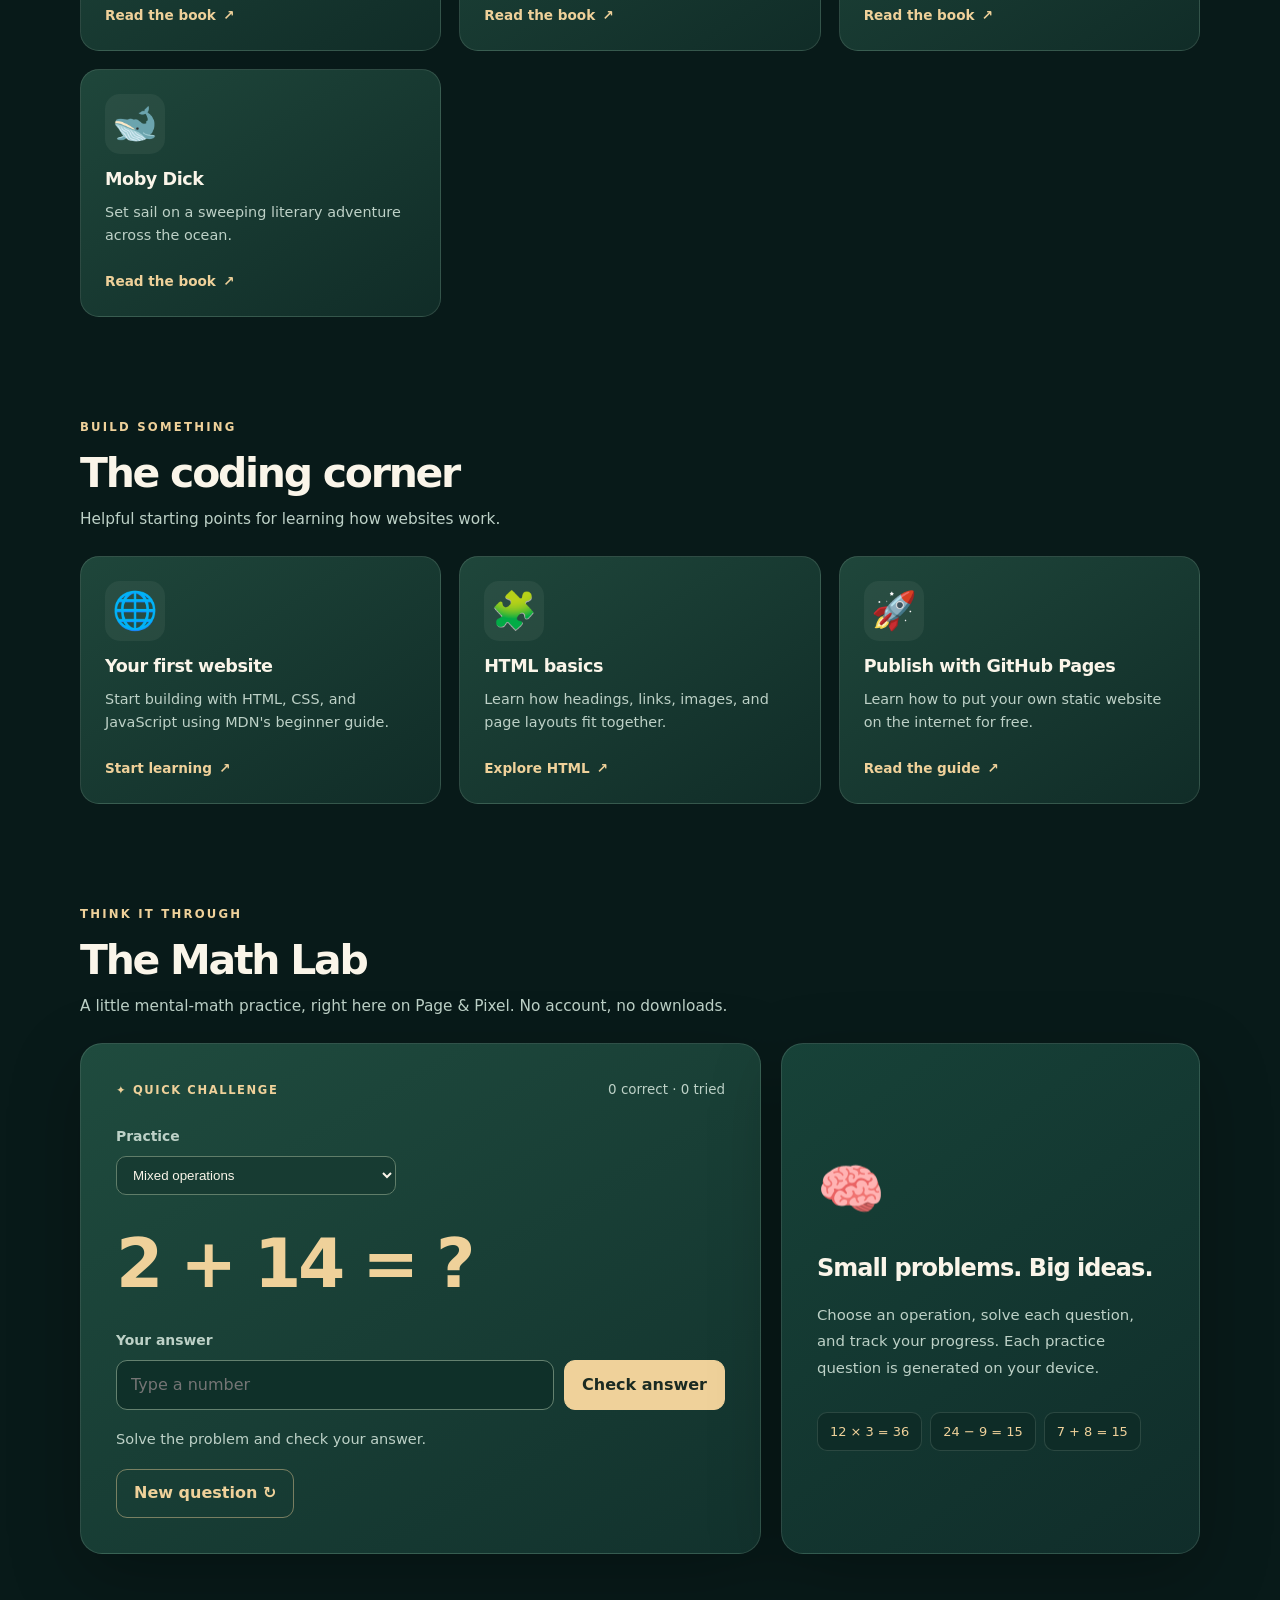
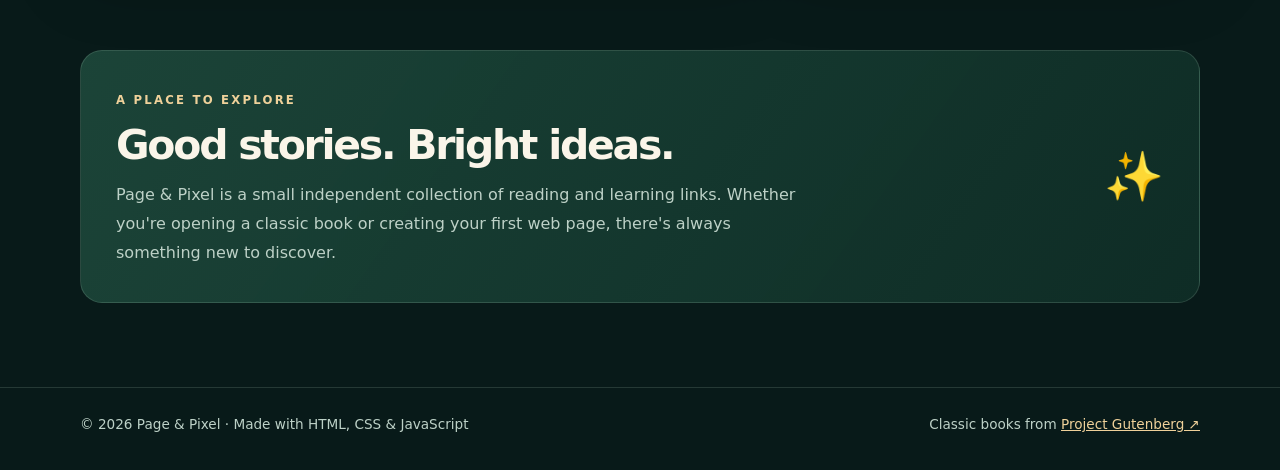
==== commit b8b249ad: "Add files via upload" ====
--- a/index.html
+++ b/index.html
@@ -235,7 +235,7 @@
       </div>
       <p class="keyboard-hint reveal">⌨️ Keyboard shortcut: <kbd>Alt</kbd> + <kbd>W</kbd> opens Willow Pier from anywhere on these pages.</p>
       <div class="cards" id="bookCards">
-        <a class="card reveal" href="willow-pier.html"><span class="emoji" aria-hidden="true">🏮</span><h3>The Last Light at Willow Pier</h3><p>An original two-page mystery about a little lighthouse, a mysterious letter, and a forgotten promise. Read it right here on Page &amp; Pixel.</p><span class="card-link">Read on this site <span aria-hidden="true">→</span></span></a>
+        <a class="card reveal" href="willow-pier.html"><span class="emoji" aria-hidden="true">🏮</span><h3>The Last Light at Willow Pier</h3><p>An original five-page mystery about a little lighthouse, a mysterious letter, and a forgotten promise. Read it right here on Page &amp; Pixel.</p><span class="card-link">Read on this site <span aria-hidden="true">→</span></span></a>
         <a class="card reveal" href="https://www.gutenberg.org/ebooks/11" target="_blank" rel="noopener noreferrer"><span class="emoji" aria-hidden="true">🐇</span><h3>Alice's Adventures in Wonderland</h3><p>Follow Alice down a rabbit hole into a world of wonderfully strange discoveries.</p><span class="card-link">Read the book <span aria-hidden="true">↗</span></span></a>
         <a class="card reveal" href="https://www.gutenberg.org/ebooks/84" target="_blank" rel="noopener noreferrer"><span class="emoji" aria-hidden="true">⚡</span><h3>Frankenstein</h3><p>A thought-provoking story about ambition, science, and responsibility.</p><span class="card-link">Read the book <span aria-hidden="true">↗</span></span></a>
         <a class="card reveal" href="https://www.gutenberg.org/ebooks/1342" target="_blank" rel="noopener noreferrer"><span class="emoji" aria-hidden="true">🌹</span><h3>Pride and Prejudice</h3><p>Jane Austen's witty classic about first impressions and unexpected connections.</p><span class="card-link">Read the book <span aria-hidden="true">↗</span></span></a>
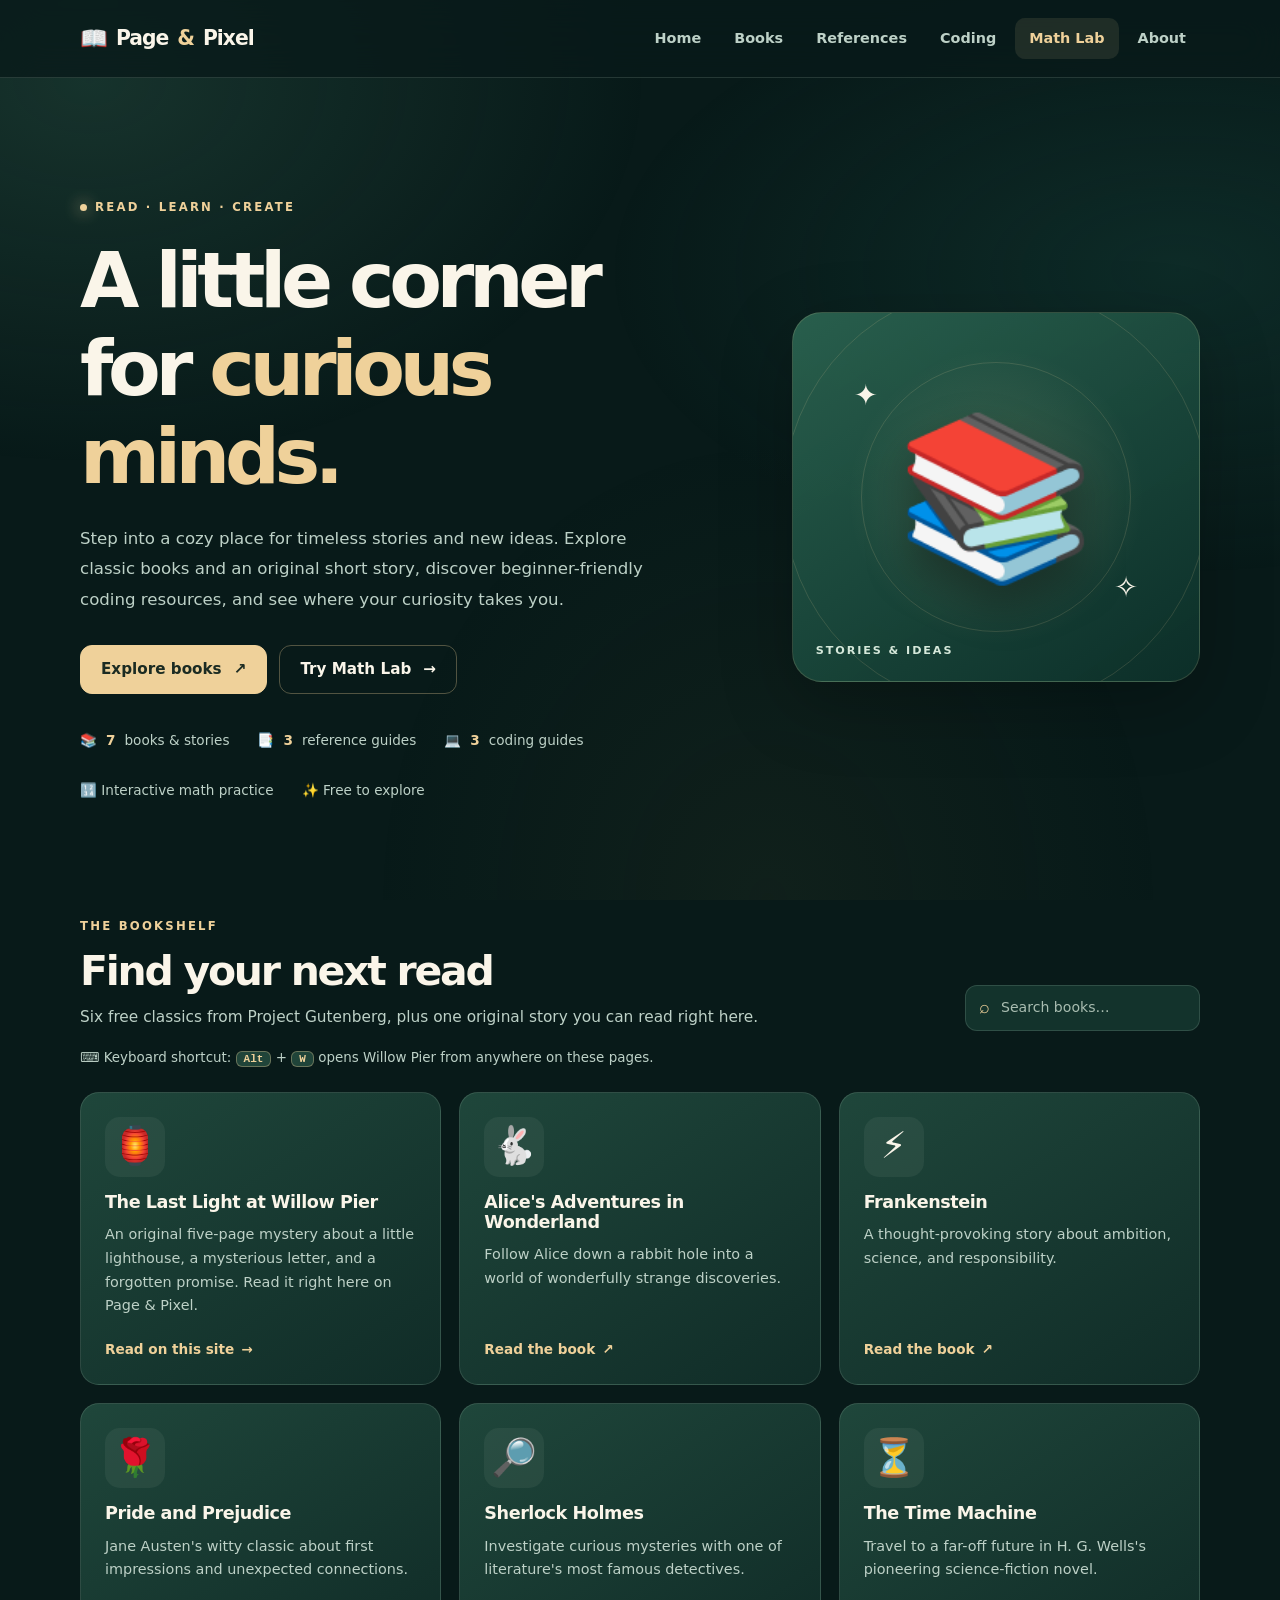
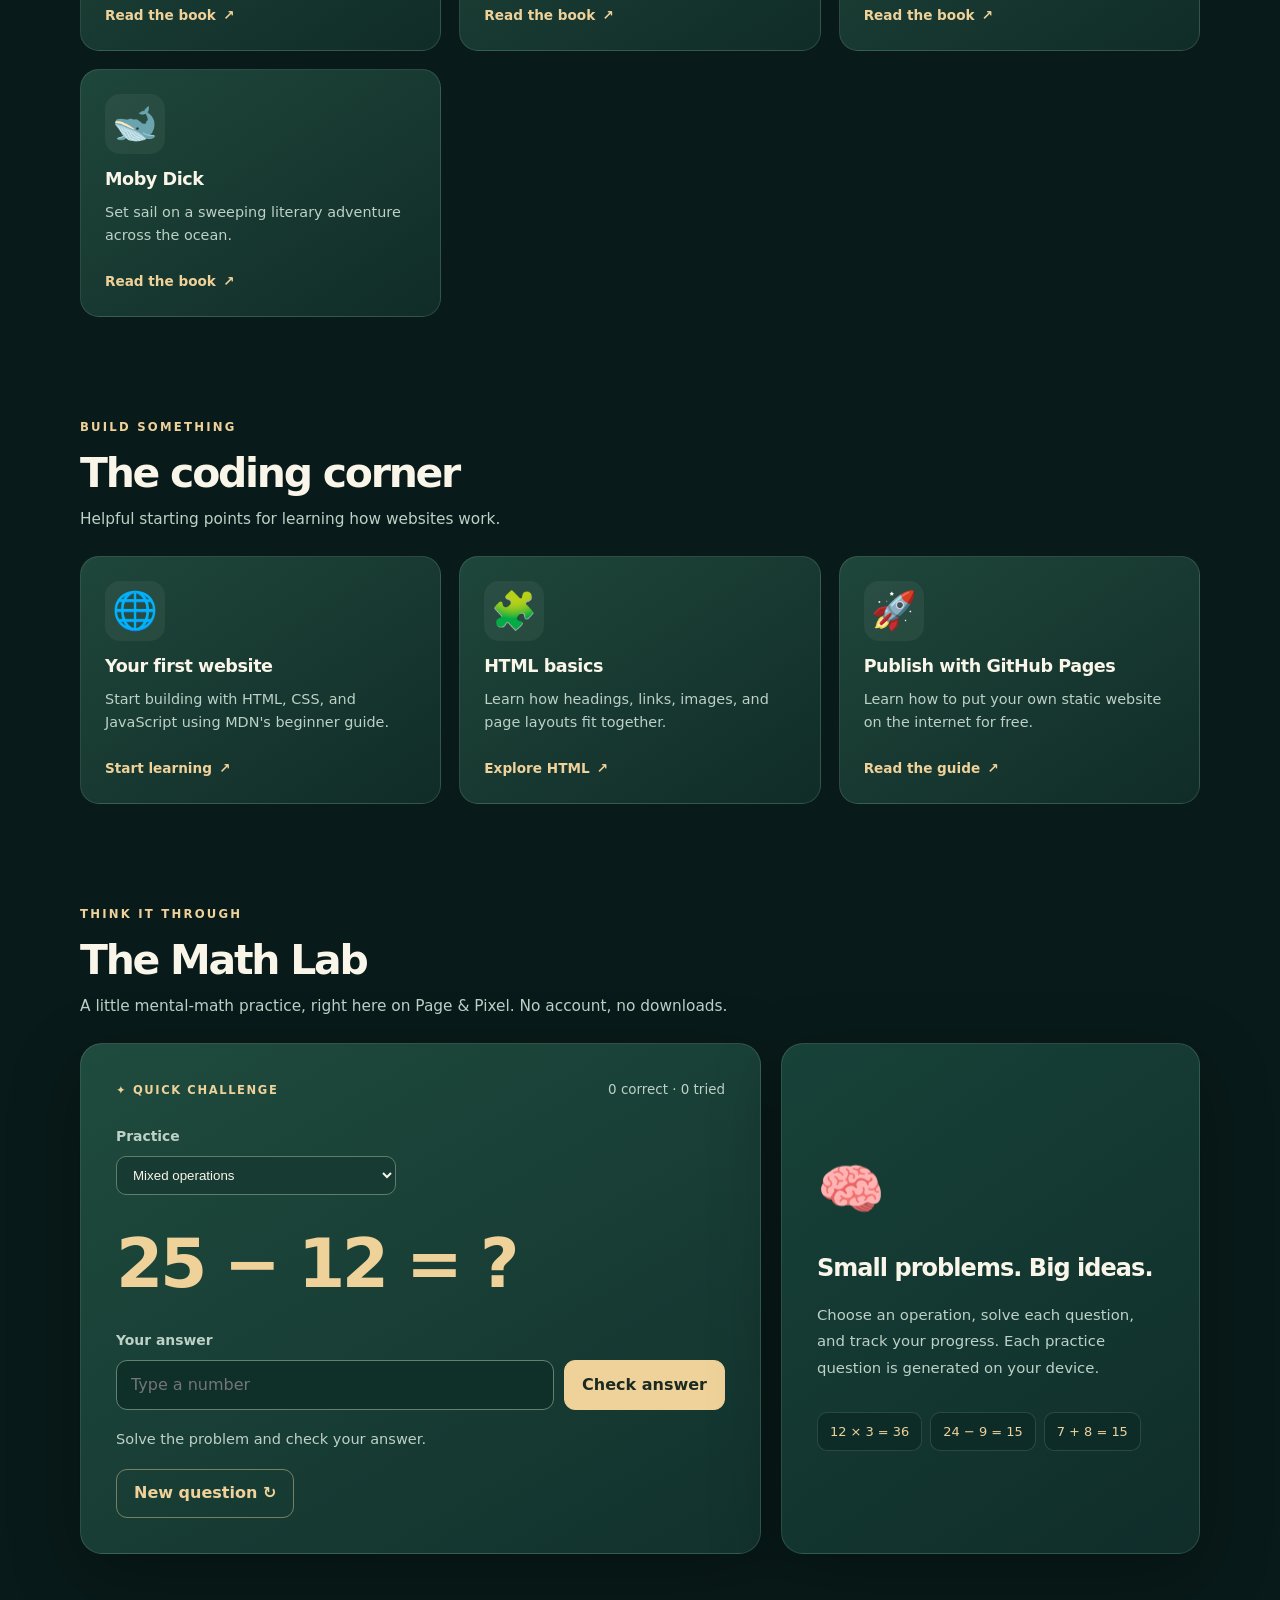
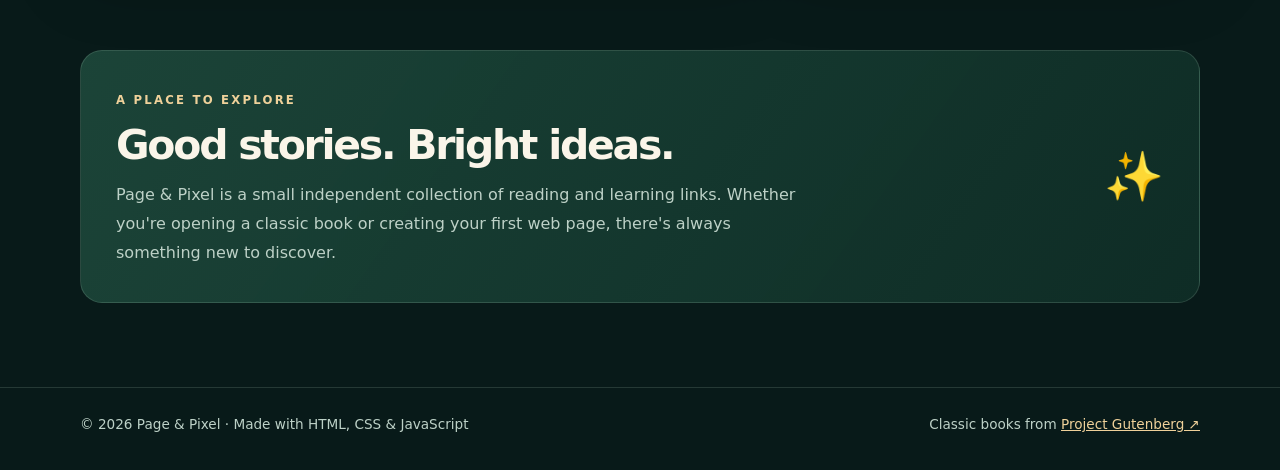
==== commit 12e84f21: "Add files via upload" ====
--- a/index.html
+++ b/index.html
@@ -1,448 +1,122 @@
-<!doctype html>
+<!DOCTYPE html>
+
 <html lang="en">
 <head>
-  <meta charset="utf-8">
-  <meta name="viewport" content="width=device-width, initial-scale=1">
-  <meta name="theme-color" content="#0b2421">
-  <meta name="description" content="Page & Pixel is a cozy corner for classic books, an original short story, and beginner-friendly coding resources.">
-  <title>Page & Pixel | Read. Learn. Create.</title>
-  <style>
-    :root {
-      color-scheme: dark;
-      --bg: #081a19;
-      --surface: #112d28;
-      --surface-light: #183d34;
-      --text: #faf5e9;
-      --muted: #bdd1c7;
-      --gold: #efd19a;
-      --gold-deep: #d6aa60;
-      --border: rgba(207,234,215,.15);
-      --shadow: 0 22px 70px rgba(0,0,0,.25);
-      --max: 1120px;
-    }
-    *,*::before,*::after { box-sizing: border-box; }
-    html { scroll-behavior: smooth; scroll-padding-top: 105px; }
-    body {
-      margin: 0;
-      min-width: 320px;
-      font: 400 16px/1.65 ui-sans-serif,system-ui,-apple-system,BlinkMacSystemFont,"Segoe UI",sans-serif;
-      color: var(--text);
-      background: var(--bg);
-      overflow-x: hidden;
-    }
-    body::before {
-      content:"";
-      position: fixed;
-      inset: 0;
-      z-index: -1;
-      pointer-events: none;
-      background:
-        radial-gradient(ellipse at 7% 9%,rgba(62,118,97,.27),transparent 33%),
-        radial-gradient(ellipse at 92% 30%,rgba(24,75,67,.35),transparent 34%),
-        radial-gradient(ellipse at 60% 100%,rgba(75,78,43,.12),transparent 36%);
-    }
-    a { color: inherit; }
-    button,input { font: inherit; }
-    button { cursor:pointer; }
-    ::selection { background: var(--gold);color:#142a23; }
-    :focus-visible { outline: 3px solid var(--gold);outline-offset: 4px; }
-    .container { width:min(var(--max),calc(100% - 42px));margin-inline:auto; }
-    .skip { position:absolute;top:-100px;left:16px;padding:11px 16px;background:var(--gold);color:#12251f;z-index:100; }
-    .skip:focus { top:14px; }
-    .progress { position:fixed;z-index:80;top:0;left:0;width:0;height:3px;background:linear-gradient(90deg,var(--gold-deep),#ffebb8);box-shadow:0 0 18px rgba(239,209,154,.5);pointer-events:none; }
-    .site-header { position:sticky;z-index:50;top:0;border-bottom:1px solid var(--border);background:rgba(8,26,25,.76);backdrop-filter:blur(18px);-webkit-backdrop-filter:blur(18px); }
-    .header-inner { display:flex;align-items:center;justify-content:space-between;min-height:77px;gap:22px; }
-    .brand { display:inline-flex;gap:9px;align-items:center;text-decoration:none;font-size:1.27rem;font-weight:860;letter-spacing:-.05em;white-space:nowrap; }
-    .brand .brand-mark { font-size:1.4rem; }
-    .brand b { color:var(--gold); }
-    .nav { display:flex;gap:5px;align-items:center; }
-    .nav a { display:inline-block;padding:9px 14px;border-radius:10px;color:var(--muted);text-decoration:none;font-weight:680;font-size:.9rem;transition:color .2s,background .2s; }
-    .nav a:hover,.nav a[aria-current="location"] { color:var(--gold);background:rgba(239,209,154,.1); }
-    .nav-toggle { display:none;border:1px solid var(--border);background:var(--surface);color:var(--text);width:44px;height:44px;border-radius:12px;font-size:1.35rem;line-height:1; }
-    .hero { position:relative;display:grid;grid-template-columns:minmax(0,1.25fr) minmax(275px,.8fr);gap:clamp(28px,6vw,74px);align-items:center;padding:clamp(72px,9vw,118px) 0 88px; }
-    .eyebrow { display:inline-flex;gap:8px;align-items:center;color:var(--gold);font-weight:840;letter-spacing:.19em;text-transform:uppercase;font-size:.73rem; }
-    .eyebrow .dot { width:7px;height:7px;border-radius:50%;background:var(--gold);box-shadow:0 0 16px var(--gold); }
-    h1,h2,h3,p { overflow-wrap:break-word; }
-    h1,h2,h3 { line-height:1.15; }
-    h1 { max-width:750px;margin:17px 0 22px;font-size:clamp(3.05rem,6vw,5.85rem);letter-spacing:-.07em;font-weight:860; }
-    .hero .accent { color:var(--gold); }
-    .hero p { max-width:585px;margin:0 0 29px;color:var(--muted);line-height:1.85;font-size:1.04rem; }
-    .buttons { display:flex;flex-wrap:wrap;gap:12px; }
-    .button { display:inline-flex;align-items:center;gap:12px;justify-content:center;min-height:48px;padding:11px 20px;border-radius:12px;text-decoration:none;font-size:.95rem;font-weight:800;border:1px solid var(--gold);background:var(--gold);color:#1b2b22;transition:transform .24s,box-shadow .24s,background .24s; }
-    .button:hover { transform:translateY(-3px);box-shadow:0 12px 24px rgba(0,0,0,.22);background:#ffdfa6; }
-    .button.secondary { background:transparent;color:var(--text);border-color:rgba(239,209,154,.32); }
-    .button.secondary:hover { background:rgba(239,209,154,.08); }
-    .hero-visual { position:relative;min-height:370px;display:grid;place-items:center;isolation:isolate;border-radius:30px;border:1px solid rgba(239,209,154,.16);background:linear-gradient(145deg,rgba(46,106,85,.85),rgba(12,47,41,.98));box-shadow:var(--shadow);overflow:hidden; }
-    .hero-visual::before,.hero-visual::after { content:"";position:absolute;border:1px solid rgba(239,209,154,.15);width:270px;height:270px;border-radius:50%; }
-    .hero-visual::after { width:425px;height:425px; }
-    .hero-visual .halo { position:absolute;inset:0;background:radial-gradient(circle at 50% 50%,rgba(239,209,154,.17),transparent 54%); }
-    .hero-book { position:relative;z-index:1;font-size:clamp(7rem,15vw,10rem);line-height:1;filter:drop-shadow(0 22px 22px rgba(0,0,0,.35));animation:float 7s ease-in-out infinite; }
-    .orbit { position:absolute;z-index:1;font-size:1.8rem;animation:bob 5s ease-in-out infinite; }
-    .orbit.one { top:16%;left:15%;animation-delay:-1s; }
-    .orbit.two { bottom:19%;right:15%;animation-delay:-2.5s; }
-    .art-caption { position:absolute;z-index:1;bottom:21px;left:23px;color:#d5e8da;letter-spacing:.17em;text-transform:uppercase;font-size:.7rem;font-weight:750; }
-    @keyframes float { 0%,100% { transform:translateY(0) rotate(-7deg); } 50% { transform:translateY(-15px) rotate(-3deg); } }
-    @keyframes bob { 0%,100% { transform:translateY(0) rotate(-8deg); } 50% { transform:translateY(-10px) rotate(8deg); } }
-    .stats { display:flex;gap:28px;flex-wrap:wrap;margin-top:35px; }
-    .stat { display:flex;align-items:center;gap:9px;color:var(--muted);font-size:.85rem; }
-    .stat strong { color:var(--gold);font-weight:850; }
-    section.content-section { padding:22px 0 74px;scroll-margin-top:105px; }
-    .section-top { display:flex;justify-content:space-between;align-items:end;gap:20px;margin-bottom:24px; }
-    h2 { margin:10px 0 0;font-size:clamp(2rem,3.2vw,2.65rem);letter-spacing:-.055em; }
-    .section-description { margin:10px 0 0;color:var(--muted);font-size:.96rem; }
-    .search-wrap { display:flex;gap:9px;align-items:center;border:1px solid var(--border);border-radius:12px;background:rgba(22,55,47,.9);padding:0 13px;min-width:235px;transition:border-color .2s; }
-    .search-wrap:focus-within { border-color:var(--gold); }
-    .search-wrap span { color:var(--gold);font-size:1.1rem; }
-    .search-wrap input { width:100%;min-height:44px;border:0;outline:0;background:transparent;color:var(--text);font-size:.88rem; }
-    .search-wrap input::placeholder { color:#a9bdb1; }
-    .cards { display:grid;grid-template-columns:repeat(3,minmax(0,1fr));gap:18px; }
-    .card { display:flex;flex-direction:column;gap:11px;min-height:248px;padding:24px;border-radius:19px;border:1px solid var(--border);background:linear-gradient(147deg,rgba(32,72,60,.96),rgba(17,45,40,.96));color:inherit;text-decoration:none;position:relative;overflow:hidden;transition:transform .28s cubic-bezier(.2,.7,.2,1),border-color .28s,box-shadow .28s; }
-    .card::before { content:"";position:absolute;top:0;left:0;right:0;height:2px;background:linear-gradient(90deg,transparent,rgba(239,209,154,.72),transparent);opacity:0;transition:opacity .3s; }
-    .card:hover,.card:focus-visible { transform:translateY(-7px);border-color:rgba(239,209,154,.58);box-shadow:0 20px 42px rgba(0,0,0,.27); }
-    .card:hover::before,.card:focus-visible::before { opacity:1; }
-    .card .emoji { width:60px;height:60px;display:grid;place-items:center;font-size:2.3rem;line-height:1;border-radius:15px;background:rgba(255,255,255,.055); }
-    .card h3 { margin:4px 0 0;letter-spacing:-.025em;font-size:1.1rem; }
-    .card p { margin:0;flex:1;color:var(--muted);font-size:.9rem;line-height:1.65; }
-    .card .card-link { display:inline-flex;align-items:center;gap:7px;margin-top:9px;color:var(--gold);font-weight:800;font-size:.85rem; }
-    .card .card-link span { transition:transform .2s; }
-    .card:hover .card-link span { transform:translateX(4px); }
-    .card[hidden] { display:none; }
-    .empty { padding:24px;color:var(--muted);background:var(--surface);border:1px dashed var(--border);border-radius:16px; }
-    .about { display:flex;justify-content:space-between;align-items:center;gap:22px;border:1px solid var(--border);border-radius:22px;padding:35px;background:linear-gradient(125deg,rgba(31,76,62,.85),rgba(15,45,38,.96)); }
-    .about p { color:var(--muted);max-width:700px;margin:12px 0 0;line-height:1.8; }
-    .about-emoji { font-size:3rem; }
-    footer { margin-top:10px;border-top:1px solid var(--border);padding:25px 0 34px;color:var(--muted);font-size:.85rem; }
-    .footer-inner { display:flex;justify-content:space-between;gap:14px;flex-wrap:wrap; }
-    footer a { color:var(--gold); }
-    .to-top { position:fixed;right:21px;bottom:22px;z-index:40;display:grid;place-items:center;width:45px;height:45px;border:1px solid rgba(239,209,154,.4);border-radius:14px;background:#1e4439;color:var(--gold);box-shadow:var(--shadow);opacity:0;pointer-events:none;transform:translateY(12px);transition:opacity .24s,transform .24s; }
-    .to-top.visible { opacity:1;pointer-events:auto;transform:translateY(0); }
-    .reveal { opacity:0;transform:translateY(22px);transition:opacity .65s ease,transform .65s cubic-bezier(.2,.75,.2,1); }
-    .reveal.is-visible { opacity:1;transform:none; }
-    .cards .card:nth-child(2) { transition-delay:45ms; }
-    .cards .card:nth-child(3) { transition-delay:90ms; }
-    .cards .card:nth-child(4) { transition-delay:135ms; }
-    .cards .card:nth-child(5) { transition-delay:180ms; }
-    .cards .card:nth-child(6) { transition-delay:225ms; }
-    .cards .card:nth-child(7) { transition-delay:270ms; }
-    @media (max-width: 850px) {
-      .hero { grid-template-columns:1fr;gap:35px;padding:65px 0 70px; }
-      .hero-visual { min-height:265px; }
-      .hero-book { font-size:8rem; }
-      .cards { grid-template-columns:repeat(2,minmax(0,1fr)); }
-    }
-    @media (max-width: 610px) {
-      .container { width:calc(100% - 32px); }
-      .header-inner { min-height:68px; }
-      .brand { font-size:1.2rem; }
-      .nav-toggle { display:block; }
-      .nav { display:none;position:absolute;top:calc(100% + 6px);left:16px;right:16px;flex-direction:column;align-items:stretch;padding:8px;border:1px solid var(--border);border-radius:15px;background:#14342d;box-shadow:0 15px 45px rgba(0,0,0,.45); }
-      .nav.open { display:flex; }
-      .nav a { padding:13px 16px; }
-      h1 { font-size:clamp(2.75rem,11vw,4rem); }
-      .hero { padding:48px 0 58px; }
-      .hero-visual { min-height:228px; }
-      .section-top { align-items:stretch;flex-direction:column; }
-      .search-wrap { width:100%; }
-      .cards { grid-template-columns:1fr; }
-      .card { min-height:214px; }
-      .about { padding:26px; }
-      .about-emoji { display:none; }
-      .stats { gap:12px 22px; }
-      .footer-inner { flex-direction:column; }
-    }
-    @media (prefers-reduced-motion:reduce) {
-      html { scroll-behavior:auto; }
-      *,*::before,*::after { animation:none!important;transition:none!important; }
-      .reveal { opacity:1!important;transform:none!important; }
-    }
-
-
-    .keyboard-hint { margin:-8px 0 23px;color:var(--muted);font-size:.84rem; }
-    kbd { display:inline-block;padding:1px 7px;border:1px solid rgba(239,209,154,.35);border-radius:6px;background:#204439;color:var(--gold);font:700 .82em ui-monospace,monospace; }
-    .math-layout { display:grid;grid-template-columns:minmax(0,1.3fr) minmax(250px,.8fr);gap:20px; }
-    .math-panel,.math-aside { border:1px solid var(--border);border-radius:22px;padding:clamp(22px,3.2vw,35px);background:linear-gradient(150deg,#1f4b3e,#12322d);box-shadow:var(--shadow); }
-    .math-panel-head { display:flex;justify-content:space-between;align-items:center;flex-wrap:wrap;gap:10px;margin-bottom:24px; }
-    .math-tag { color:var(--gold);font-size:.72rem;letter-spacing:.14em;font-weight:850; }
-    .math-score { color:var(--muted);font-size:.84rem; }
-    .math-mode-label,.math-answer-label { display:block;margin-bottom:8px;color:var(--muted);font-size:.87rem;font-weight:700; }
-    #mathMode { appearance:auto;width:100%;max-width:280px;background:#173b32;color:var(--text);border:1px solid #607d69;border-radius:10px;padding:10px 12px; }
-    .math-question { margin:28px 0 24px;font-size:clamp(2.5rem,6vw,4.25rem);font-weight:850;letter-spacing:-.05em;color:var(--gold);line-height:1.2; }
-    .math-answer-row { display:flex;gap:10px;flex-wrap:wrap; }
-    .math-answer-row input { width:165px;flex:1 1 125px;min-width:0;background:#0f3029;border:1px solid #64816f;border-radius:11px;padding:11px 14px;color:var(--text); }
-    .math-answer-row button,.math-next { background:var(--gold);border:1px solid var(--gold);border-radius:11px;padding:10px 17px;font-weight:800;color:#1b2b22; }
-    .math-answer-row button:hover,.math-next:hover { background:#ffdfa6; }
-    .math-answer-row button:disabled { opacity:.5;cursor:not-allowed; }
-    .math-feedback { min-height:28px;margin:17px 0 14px;color:var(--muted);font-size:.91rem; }
-    .math-feedback.correct { color:#ade8bd; }.math-feedback.incorrect { color:#f8c1a4; }
-    .math-next { background:transparent;color:var(--gold);border-color:rgba(239,209,154,.45); }
-    .math-next:hover { color:#173327; }
-    .math-aside { display:flex;flex-direction:column;justify-content:center;align-items:flex-start;background:linear-gradient(145deg,#174238,#102d2a); }
-    .math-aside-icon { font-size:3.4rem; }.math-aside h3 { margin:20px 0 4px;font-size:1.5rem;letter-spacing:-.04em; }
-    .math-aside p { color:var(--muted);line-height:1.8;font-size:.93rem; }
-    .math-mini-equations { display:flex;flex-wrap:wrap;gap:8px;margin-top:15px; }
-    .math-mini-equations span { padding:8px 12px;border:1px solid var(--border);border-radius:10px;background:#0e2c27;font-size:.81rem;color:var(--gold); }
-    @media(max-width:720px) { .math-layout { grid-template-columns:1fr; } }
-    @media(max-width:430px) { .math-answer-row button { width:100%; } }
-
-  </style>
-</head>
+<meta charset="utf-8"/>
+<meta content="width=device-width, initial-scale=1" name="viewport"/>
+<meta content="#0b2421" name="theme-color"/>
+<meta content="Page &amp; Pixel is a cozy corner for classic books, an original short story, and beginner-friendly coding resources." name="description"/>
+<title>Page &amp; Pixel | Read. Learn. Create.</title>
+<link href="assets/css/home.css" rel="stylesheet"/>
+<link href="assets/img/bookmark.svg" rel="icon" type="image/svg+xml"/></head>
 <body>
-  <a class="skip" href="#main">Skip to content</a>
-  <div class="progress" id="progress" aria-hidden="true"></div>
-  <header class="site-header" id="home">
-    <div class="container header-inner">
-      <a class="brand" href="#home" aria-label="Page and Pixel homepage"><span class="brand-mark" aria-hidden="true">📖</span> Page <b>&</b> Pixel</a>
-      <button class="nav-toggle" id="navToggle" aria-label="Open navigation" aria-controls="siteNav" aria-expanded="false">☰</button>
-      <nav class="nav" id="siteNav" aria-label="Main navigation">
-        <a href="#home" aria-current="location">Home</a>
-        <a href="#books">Books</a>
-        <a href="#coding">Coding</a>
-        <a href="#math">Math Lab</a>
-        <a href="#about">About</a>
-      </nav>
-    </div>
-  </header>
-
-  <main class="container" id="main">
-    <section class="hero" aria-labelledby="welcome-title">
-      <div class="reveal">
-        <div class="eyebrow"><span class="dot" aria-hidden="true"></span> Read · Learn · Create</div>
-        <h1 id="welcome-title">A little corner for <span class="accent">curious minds.</span></h1>
-        <p>Step into a cozy place for timeless stories and new ideas. Explore classic books and an original short story, discover beginner-friendly coding resources, and see where your curiosity takes you.</p>
-        <div class="buttons">
-          <a class="button" href="#books">Explore books <span aria-hidden="true">↗</span></a>
-          <a class="button secondary" href="#math">Try Math Lab <span aria-hidden="true">→</span></a>
-        </div>
-        <div class="stats" aria-label="Site highlights">
-          <div class="stat">📚 <strong>7</strong> books & stories</div>
+<a class="skip" href="#main">Skip to content</a>
+<div aria-hidden="true" class="progress" id="progress"></div>
+<header class="site-header" id="home">
+<div class="container header-inner">
+<a aria-label="Page and Pixel homepage" class="brand" href="#home"><span aria-hidden="true" class="brand-mark">📖</span> Page <b>&amp;</b> Pixel</a>
+<button aria-controls="siteNav" aria-expanded="false" aria-label="Open navigation" class="nav-toggle" id="navToggle">☰</button>
+<nav aria-label="Main navigation" class="nav" id="siteNav">
+<a aria-current="location" href="#home">Home</a>
+<a href="#books">Books</a>
+<a href="#references">References</a>
+<a href="#coding">Coding</a>
+<a href="#math">Math Lab</a>
+<a href="#about">About</a>
+</nav>
+</div>
+</header>
+<main class="container" id="main">
+<section aria-labelledby="welcome-title" class="hero">
+<div class="reveal">
+<div class="eyebrow"><span aria-hidden="true" class="dot"></span> Read · Learn · Create</div>
+<h1 id="welcome-title">A little corner for <span class="accent">curious minds.</span></h1>
+<p>Step into a cozy place for timeless stories and new ideas. Explore classic books and an original short story, discover beginner-friendly coding resources, and see where your curiosity takes you.</p>
+<div class="buttons">
+<a class="button" href="#books">Explore books <span aria-hidden="true">↗</span></a>
+<a class="button secondary" href="#math">Try Math Lab <span aria-hidden="true">→</span></a>
+</div>
+<div aria-label="Site highlights" class="stats">
+<div class="stat">📚 <strong>7</strong> books &amp; stories</div>
+<div class="stat">📑 <strong>3</strong> reference guides</div>
           <div class="stat">💻 <strong>3</strong> coding guides</div>
-          <div class="stat">🔢 Interactive math practice</div>
-          <div class="stat">✨ Free to explore</div>
-        </div>
-      </div>
-      <div class="hero-visual reveal" aria-hidden="true">
-        <div class="halo"></div>
-        <span class="orbit one">✦</span><span class="orbit two">✧</span>
-        <span class="hero-book">📚</span>
-        <span class="art-caption">Stories & ideas</span>
-      </div>
-    </section>
-
-    <section class="content-section" id="books" aria-labelledby="books-title">
-      <div class="section-top reveal">
-        <div><div class="eyebrow">The bookshelf</div><h2 id="books-title">Find your next read</h2><p class="section-description">Six free classics from Project Gutenberg, plus one original story you can read right here.</p></div>
-        <label class="search-wrap"><span aria-hidden="true">⌕</span><input id="bookSearch" type="search" placeholder="Search books…" aria-label="Search books" autocomplete="off"></label>
-      </div>
-      <p class="keyboard-hint reveal">⌨️ Keyboard shortcut: <kbd>Alt</kbd> + <kbd>W</kbd> opens Willow Pier from anywhere on these pages.</p>
-      <div class="cards" id="bookCards">
-        <a class="card reveal" href="willow-pier.html"><span class="emoji" aria-hidden="true">🏮</span><h3>The Last Light at Willow Pier</h3><p>An original five-page mystery about a little lighthouse, a mysterious letter, and a forgotten promise. Read it right here on Page &amp; Pixel.</p><span class="card-link">Read on this site <span aria-hidden="true">→</span></span></a>
-        <a class="card reveal" href="https://www.gutenberg.org/ebooks/11" target="_blank" rel="noopener noreferrer"><span class="emoji" aria-hidden="true">🐇</span><h3>Alice's Adventures in Wonderland</h3><p>Follow Alice down a rabbit hole into a world of wonderfully strange discoveries.</p><span class="card-link">Read the book <span aria-hidden="true">↗</span></span></a>
-        <a class="card reveal" href="https://www.gutenberg.org/ebooks/84" target="_blank" rel="noopener noreferrer"><span class="emoji" aria-hidden="true">⚡</span><h3>Frankenstein</h3><p>A thought-provoking story about ambition, science, and responsibility.</p><span class="card-link">Read the book <span aria-hidden="true">↗</span></span></a>
-        <a class="card reveal" href="https://www.gutenberg.org/ebooks/1342" target="_blank" rel="noopener noreferrer"><span class="emoji" aria-hidden="true">🌹</span><h3>Pride and Prejudice</h3><p>Jane Austen's witty classic about first impressions and unexpected connections.</p><span class="card-link">Read the book <span aria-hidden="true">↗</span></span></a>
-        <a class="card reveal" href="https://www.gutenberg.org/ebooks/1661" target="_blank" rel="noopener noreferrer"><span class="emoji" aria-hidden="true">🔎</span><h3>Sherlock Holmes</h3><p>Investigate curious mysteries with one of literature's most famous detectives.</p><span class="card-link">Read the book <span aria-hidden="true">↗</span></span></a>
-        <a class="card reveal" href="https://www.gutenberg.org/ebooks/35" target="_blank" rel="noopener noreferrer"><span class="emoji" aria-hidden="true">⏳</span><h3>The Time Machine</h3><p>Travel to a far-off future in H. G. Wells's pioneering science-fiction novel.</p><span class="card-link">Read the book <span aria-hidden="true">↗</span></span></a>
-        <a class="card reveal" href="https://www.gutenberg.org/ebooks/2701" target="_blank" rel="noopener noreferrer"><span class="emoji" aria-hidden="true">🐋</span><h3>Moby Dick</h3><p>Set sail on a sweeping literary adventure across the ocean.</p><span class="card-link">Read the book <span aria-hidden="true">↗</span></span></a>
-      </div>
-      <p class="empty" id="emptySearch" role="status" hidden>No matching books found. Try another title!</p>
-    </section>
-
-    <section class="content-section" id="coding" aria-labelledby="coding-title">
-      <div class="section-top reveal">
-        <div><div class="eyebrow">Build something</div><h2 id="coding-title">The coding corner</h2><p class="section-description">Helpful starting points for learning how websites work.</p></div>
-      </div>
-      <div class="cards">
-        <a class="card reveal" href="https://developer.mozilla.org/en-US/docs/Learn_web_development/Getting_started/Your_first_website" target="_blank" rel="noopener noreferrer"><span class="emoji" aria-hidden="true">🌐</span><h3>Your first website</h3><p>Start building with HTML, CSS, and JavaScript using MDN's beginner guide.</p><span class="card-link">Start learning <span aria-hidden="true">↗</span></span></a>
-        <a class="card reveal" href="https://www.w3schools.com/html/" target="_blank" rel="noopener noreferrer"><span class="emoji" aria-hidden="true">🧩</span><h3>HTML basics</h3><p>Learn how headings, links, images, and page layouts fit together.</p><span class="card-link">Explore HTML <span aria-hidden="true">↗</span></span></a>
-        <a class="card reveal" href="https://docs.github.com/en/pages/getting-started-with-github-pages/creating-a-github-pages-site" target="_blank" rel="noopener noreferrer"><span class="emoji" aria-hidden="true">🚀</span><h3>Publish with GitHub Pages</h3><p>Learn how to put your own static website on the internet for free.</p><span class="card-link">Read the guide <span aria-hidden="true">↗</span></span></a>
-      </div>
-    </section>
-
-
-    <section class="content-section" id="math" aria-labelledby="math-title">
-      <div class="section-top reveal">
-        <div><div class="eyebrow">Think it through</div><h2 id="math-title">The Math Lab</h2><p class="section-description">A little mental-math practice, right here on Page &amp; Pixel. No account, no downloads.</p></div>
-      </div>
-      <div class="math-layout">
-        <div class="math-panel reveal">
-          <div class="math-panel-head"><span class="math-tag">✦ QUICK CHALLENGE</span><span class="math-score" id="mathScore" aria-live="polite">0 correct · 0 tried</span></div>
-          <form id="mathForm" autocomplete="off">
-            <label class="math-mode-label" for="mathMode">Practice</label>
-            <select id="mathMode" aria-label="Choose math operation">
-              <option value="mix">Mixed operations</option>
-              <option value="add">Addition</option>
-              <option value="subtract">Subtraction</option>
-              <option value="multiply">Multiplication</option>
-            </select>
-            <div class="math-question" id="mathQuestion" aria-live="polite">8 + 5 = ?</div>
-            <label class="math-answer-label" for="mathAnswer">Your answer</label>
-            <div class="math-answer-row"><input id="mathAnswer" type="number" step="1" inputmode="numeric" placeholder="Type a number" required><button type="submit" id="mathCheck">Check answer</button></div>
-            <p class="math-feedback" id="mathFeedback" aria-live="polite">Solve the problem and check your answer.</p>
-            <button type="button" class="math-next" id="mathNext">New question ↻</button>
-          </form>
-        </div>
-        <aside class="math-aside reveal">
-          <span class="math-aside-icon" aria-hidden="true">🧠</span>
-          <h3>Small problems. Big ideas.</h3>
-          <p>Choose an operation, solve each question, and track your progress. Each practice question is generated on your device.</p>
-          <div class="math-mini-equations" aria-hidden="true"><span>12 × 3 = 36</span><span>24 − 9 = 15</span><span>7 + 8 = 15</span></div>
-        </aside>
-      </div>
-    </section>
-
-    <section class="content-section" id="about" aria-labelledby="about-title">
-      <div class="about reveal">
-        <div><div class="eyebrow">A place to explore</div><h2 id="about-title">Good stories. Bright ideas.</h2><p>Page & Pixel is a small independent collection of reading and learning links. Whether you're opening a classic book or creating your first web page, there's always something new to discover.</p></div>
-        <span class="about-emoji" aria-hidden="true">✨</span>
-      </div>
-    </section>
-  </main>
-
-  <footer><div class="container footer-inner"><span>© <span id="year">2026</span> Page & Pixel · Made with HTML, CSS & JavaScript</span><span>Classic books from <a href="https://www.gutenberg.org/" target="_blank" rel="noopener noreferrer">Project Gutenberg ↗</a></span></div></footer>
-  <button class="to-top" id="toTop" type="button" aria-label="Back to top">↑</button>
-
-  <script>
-    (() => {
-      'use strict';
-      const reduceMotion = window.matchMedia('(prefers-reduced-motion: reduce)').matches;
-      const toggle = document.getElementById('navToggle');
-      const nav = document.getElementById('siteNav');
-      const links = [...nav.querySelectorAll('a')];
-      const topButton = document.getElementById('toTop');
-      const progress = document.getElementById('progress');
-      const books = [...document.querySelectorAll('#bookCards .card')];
-      const search = document.getElementById('bookSearch');
-      const empty = document.getElementById('emptySearch');
-
-      document.getElementById('year').textContent = new Date().getFullYear();
-
-      function closeMenu() {
-        nav.classList.remove('open');
-        toggle.setAttribute('aria-expanded', 'false');
-        toggle.setAttribute('aria-label', 'Open navigation');
-        toggle.textContent = '☰';
-      }
-      toggle.addEventListener('click', () => {
-        const opened = nav.classList.toggle('open');
-        toggle.setAttribute('aria-expanded', String(opened));
-        toggle.setAttribute('aria-label', opened ? 'Close navigation' : 'Open navigation');
-        toggle.textContent = opened ? '✕' : '☰';
-      });
-      links.forEach(link => link.addEventListener('click', closeMenu));
-      document.addEventListener('keydown', e => { if (e.key === 'Escape') closeMenu(); });
-      document.addEventListener('click', e => { if (!nav.contains(e.target) && !toggle.contains(e.target)) closeMenu(); });
-
-      search.addEventListener('input', () => {
-        const query = search.value.toLocaleLowerCase().trim();
-        let visible = 0;
-        books.forEach(card => {
-          const match = card.textContent.toLocaleLowerCase().includes(query);
-          card.hidden = !match;
-          if (match) visible++;
-        });
-        empty.hidden = visible !== 0;
-      });
-
-      if ('IntersectionObserver' in window && !reduceMotion) {
-        const revealObserver = new IntersectionObserver(entries => {
-          entries.forEach(entry => {
-            if (entry.isIntersecting) {
-              entry.target.classList.add('is-visible');
-              revealObserver.unobserve(entry.target);
-            }
-          });
-        }, { rootMargin: '0px 0px -24px 0px', threshold: .06 });
-        document.querySelectorAll('.reveal').forEach(el => revealObserver.observe(el));
-      } else {
-        document.querySelectorAll('.reveal').forEach(el => el.classList.add('is-visible'));
-      }
-
-      if ('IntersectionObserver' in window) {
-        const sectionObserver = new IntersectionObserver(entries => {
-          const visible = entries.filter(entry => entry.isIntersecting).sort((a,b)=>b.intersectionRatio-a.intersectionRatio)[0];
-          if (!visible) return;
-          const id = visible.target.id;
-          links.forEach(link => {
-            if (link.getAttribute('href') === '#' + id) link.setAttribute('aria-current','location');
-            else link.removeAttribute('aria-current');
-          });
-        }, { rootMargin: '-15% 0px -65% 0px', threshold:0 });
-        document.querySelectorAll('#home,#books,#coding,#math,#about').forEach(el => sectionObserver.observe(el));
-      }
-
-      let scrolling = false;
-      function updateScroll() {
-        const total = document.documentElement.scrollHeight - window.innerHeight;
-        progress.style.width = (total > 0 ? (window.scrollY / total) * 100 : 0) + '%';
-        topButton.classList.toggle('visible', window.scrollY > 420);
-        scrolling = false;
-      }
-      window.addEventListener('scroll', () => {
-        if (!scrolling) { scrolling = true; requestAnimationFrame(updateScroll); }
-      }, {passive:true});
-      window.addEventListener('resize', updateScroll);
-      updateScroll();
-      topButton.addEventListener('click', () => window.scrollTo({top:0,behavior:reduceMotion?'auto':'smooth'}));
-
-      // Alt + W opens our original short story from any page where this is installed.
-      document.addEventListener('keydown', event => {
-        if (!event.altKey || event.ctrlKey || event.metaKey || event.key.toLowerCase() !== 'w') return;
-        if (event.target.closest('input,textarea,select,[contenteditable="true"]')) return;
-        event.preventDefault();
-        window.location.assign('willow-pier.html#reader');
-      });
-
-      const mathForm = document.getElementById('mathForm');
-      const mathMode = document.getElementById('mathMode');
-      const mathQuestion = document.getElementById('mathQuestion');
-      const mathAnswer = document.getElementById('mathAnswer');
-      const mathFeedback = document.getElementById('mathFeedback');
-      const mathCheck = document.getElementById('mathCheck');
-      const mathNext = document.getElementById('mathNext');
-      const mathScore = document.getElementById('mathScore');
-      let mathResult = 0, mathAnswered = false, mathCorrect = 0, mathTried = 0;
-      const randomInt = (min, max) => Math.floor(Math.random() * (max - min + 1)) + min;
-      function newMathQuestion() {
-        const op = mathMode.value === 'mix' ? ['add','subtract','multiply'][randomInt(0,2)] : mathMode.value;
-        let a = randomInt(2,25), b = randomInt(2,25), sign = '+';
-        if (op === 'add') mathResult = a + b;
-        if (op === 'subtract') {
-          if (a < b) [a,b] = [b,a];
-          mathResult = a - b;
-          sign = '−';
-        }
-        if (op === 'multiply') {
-          a = randomInt(2,12); b = randomInt(2,12);
-          mathResult = a * b;
-          sign = '×';
-        }
-        mathQuestion.textContent = `${a} ${sign} ${b} = ?`;
-        mathAnswer.value = '';
-        mathAnswered = false;
-        mathCheck.disabled = false;
-        mathFeedback.textContent = 'Solve the problem and check your answer.';
-        mathFeedback.className = 'math-feedback';
-      }
-      mathForm.addEventListener('submit', event => {
-        event.preventDefault();
-        if (mathAnswered || mathAnswer.value === '') return;
-        mathAnswered = true;
-        mathTried++;
-        if (Number(mathAnswer.value) === mathResult) {
-          mathCorrect++;
-          mathFeedback.textContent = '✓ Correct! Nice work.';
-          mathFeedback.className = 'math-feedback correct';
-        } else {
-          mathFeedback.textContent = `Not quite — the answer is ${mathResult}. Try a new question!`;
-          mathFeedback.className = 'math-feedback incorrect';
-        }
-        mathCheck.disabled = true;
-        mathScore.textContent = `${mathCorrect} correct · ${mathTried} tried`;
-      });
-      mathNext.addEventListener('click', () => { newMathQuestion(); mathAnswer.focus(); });
-      mathMode.addEventListener('change', newMathQuestion);
-      newMathQuestion();
-
-    })();
-  </script>
+<div class="stat">🔢 Interactive math practice</div>
+<div class="stat">✨ Free to explore</div>
+</div>
+</div>
+<div aria-hidden="true" class="hero-visual reveal">
+<div class="halo"></div>
+<span class="orbit one">✦</span><span class="orbit two">✧</span>
+<span class="hero-book">📚</span>
+<span class="art-caption">Stories &amp; ideas</span>
+</div>
+</section>
+<section aria-labelledby="books-title" class="content-section" id="books">
+<div class="section-top reveal">
+<div><div class="eyebrow">The bookshelf</div><h2 id="books-title">Find your next read</h2><p class="section-description">Six free classics from Project Gutenberg, plus one original story you can read right here.</p></div>
+<label class="search-wrap"><span aria-hidden="true">⌕</span><input aria-label="Search books" autocomplete="off" id="bookSearch" placeholder="Search books…" type="search"/></label>
+</div>
+<p class="keyboard-hint reveal">⌨️ Keyboard shortcut: <kbd>Alt</kbd> + <kbd>W</kbd> opens Willow Pier from anywhere on these pages.</p>
+<div class="cards" id="bookCards">
+<a class="card reveal" href="willow-pier.html"><span aria-hidden="true" class="emoji">🏮</span><h3>The Last Light at Willow Pier</h3><p>An original five-page mystery about a little lighthouse, a mysterious letter, and a forgotten promise. Read it right here on Page &amp; Pixel.</p><span class="card-link">Read on this site <span aria-hidden="true">→</span></span></a>
+<a class="card reveal" href="https://www.gutenberg.org/ebooks/11" rel="noopener noreferrer" target="_blank"><span aria-hidden="true" class="emoji">🐇</span><h3>Alice's Adventures in Wonderland</h3><p>Follow Alice down a rabbit hole into a world of wonderfully strange discoveries.</p><span class="card-link">Read the book <span aria-hidden="true">↗</span></span></a>
+<a class="card reveal" href="https://www.gutenberg.org/ebooks/84" rel="noopener noreferrer" target="_blank"><span aria-hidden="true" class="emoji">⚡</span><h3>Frankenstein</h3><p>A thought-provoking story about ambition, science, and responsibility.</p><span class="card-link">Read the book <span aria-hidden="true">↗</span></span></a>
+<a class="card reveal" href="https://www.gutenberg.org/ebooks/1342" rel="noopener noreferrer" target="_blank"><span aria-hidden="true" class="emoji">🌹</span><h3>Pride and Prejudice</h3><p>Jane Austen's witty classic about first impressions and unexpected connections.</p><span class="card-link">Read the book <span aria-hidden="true">↗</span></span></a>
+<a class="card reveal" href="https://www.gutenberg.org/ebooks/1661" rel="noopener noreferrer" target="_blank"><span aria-hidden="true" class="emoji">🔎</span><h3>Sherlock Holmes</h3><p>Investigate curious mysteries with one of literature's most famous detectives.</p><span class="card-link">Read the book <span aria-hidden="true">↗</span></span></a>
+<a class="card reveal" href="https://www.gutenberg.org/ebooks/35" rel="noopener noreferrer" target="_blank"><span aria-hidden="true" class="emoji">⏳</span><h3>The Time Machine</h3><p>Travel to a far-off future in H. G. Wells's pioneering science-fiction novel.</p><span class="card-link">Read the book <span aria-hidden="true">↗</span></span></a>
+<a class="card reveal" href="https://www.gutenberg.org/ebooks/2701" rel="noopener noreferrer" target="_blank"><span aria-hidden="true" class="emoji">🐋</span><h3>Moby Dick</h3><p>Set sail on a sweeping literary adventure across the ocean.</p><span class="card-link">Read the book <span aria-hidden="true">↗</span></span></a>
+</div>
+<p class="empty" hidden="" id="emptySearch" role="status">No matching books found. Try another title!</p>
+</section>
+<section aria-labelledby="coding-title" class="content-section" id="coding">
+<div class="section-top reveal">
+<div><div class="eyebrow">Build something</div><h2 id="coding-title">The coding corner</h2><p class="section-description">Helpful starting points for learning how websites work.</p></div>
+</div>
+<div class="cards">
+<a class="card reveal" href="https://developer.mozilla.org/en-US/docs/Learn_web_development/Getting_started/Your_first_website" rel="noopener noreferrer" target="_blank"><span aria-hidden="true" class="emoji">🌐</span><h3>Your first website</h3><p>Start building with HTML, CSS, and JavaScript using MDN's beginner guide.</p><span class="card-link">Start learning <span aria-hidden="true">↗</span></span></a>
+<a class="card reveal" href="https://www.w3schools.com/html/" rel="noopener noreferrer" target="_blank"><span aria-hidden="true" class="emoji">🧩</span><h3>HTML basics</h3><p>Learn how headings, links, images, and page layouts fit together.</p><span class="card-link">Explore HTML <span aria-hidden="true">↗</span></span></a>
+<a class="card reveal" href="https://docs.github.com/en/pages/getting-started-with-github-pages/creating-a-github-pages-site" rel="noopener noreferrer" target="_blank"><span aria-hidden="true" class="emoji">🚀</span><h3>Publish with GitHub Pages</h3><p>Learn how to put your own static website on the internet for free.</p><span class="card-link">Read the guide <span aria-hidden="true">↗</span></span></a>
+</div>
+</section>
+<section aria-labelledby="math-title" class="content-section" id="math">
+<div class="section-top reveal">
+<div><div class="eyebrow">Think it through</div><h2 id="math-title">The Math Lab</h2><p class="section-description">A little mental-math practice, right here on Page &amp; Pixel. No account, no downloads.</p></div>
+</div>
+<div class="math-layout">
+<div class="math-panel reveal">
+<div class="math-panel-head"><span class="math-tag">✦ QUICK CHALLENGE</span><span aria-live="polite" class="math-score" id="mathScore">0 correct · 0 tried</span></div>
+<form autocomplete="off" id="mathForm">
+<label class="math-mode-label" for="mathMode">Practice</label>
+<select aria-label="Choose math operation" id="mathMode">
+<option value="mix">Mixed operations</option>
+<option value="add">Addition</option>
+<option value="subtract">Subtraction</option>
+<option value="multiply">Multiplication</option>
+</select>
+<div aria-live="polite" class="math-question" id="mathQuestion">8 + 5 = ?</div>
+<label class="math-answer-label" for="mathAnswer">Your answer</label>
+<div class="math-answer-row"><input id="mathAnswer" inputmode="numeric" placeholder="Type a number" required="" step="1" type="number"/><button id="mathCheck" type="submit">Check answer</button></div>
+<p aria-live="polite" class="math-feedback" id="mathFeedback">Solve the problem and check your answer.</p>
+<button class="math-next" id="mathNext" type="button">New question ↻</button>
+</form>
+</div>
+<aside class="math-aside reveal">
+<span aria-hidden="true" class="math-aside-icon">🧠</span>
+<h3>Small problems. Big ideas.</h3>
+<p>Choose an operation, solve each question, and track your progress. Each practice question is generated on your device.</p>
+<div aria-hidden="true" class="math-mini-equations"><span>12 × 3 = 36</span><span>24 − 9 = 15</span><span>7 + 8 = 15</span></div>
+</aside>
+</div>
+</section>
+<section aria-labelledby="about-title" class="content-section" id="about">
+<div class="about reveal">
+<div><div class="eyebrow">A place to explore</div><h2 id="about-title">Good stories. Bright ideas.</h2><p>Page &amp; Pixel is a small independent collection of reading and learning links. Whether you're opening a classic book or creating your first web page, there's always something new to discover.</p></div>
+<span aria-hidden="true" class="about-emoji">✨</span>
+</div>
+</section>
+</main>
+<footer><div class="container footer-inner"><span>© <span id="year">2026</span> Page &amp; Pixel · Made with HTML, CSS &amp; JavaScript</span><span>Classic books from <a href="https://www.gutenberg.org/" rel="noopener noreferrer" target="_blank">Project Gutenberg ↗</a></span></div></footer>
+<button aria-label="Back to top" class="to-top" id="toTop" type="button">↑</button>
+<script defer src="assets/js/home.js"></script>
 </body>
 </html>
--- a/assets/css/home.css
+++ b/assets/css/home.css
@@ -0,0 +1,179 @@
+
+    :root {
+      color-scheme: dark;
+      --bg: #081a19;
+      --surface: #112d28;
+      --surface-light: #183d34;
+      --text: #faf5e9;
+      --muted: #bdd1c7;
+      --gold: #efd19a;
+      --gold-deep: #d6aa60;
+      --border: rgba(207,234,215,.15);
+      --shadow: 0 22px 70px rgba(0,0,0,.25);
+      --max: 1120px;
+    }
+    *,*::before,*::after { box-sizing: border-box; }
+    html { scroll-behavior: smooth; scroll-padding-top: 105px; }
+    body {
+      margin: 0;
+      min-width: 320px;
+      font: 400 16px/1.65 ui-sans-serif,system-ui,-apple-system,BlinkMacSystemFont,"Segoe UI",sans-serif;
+      color: var(--text);
+      background: var(--bg);
+      overflow-x: hidden;
+    }
+    body::before {
+      content:"";
+      position: fixed;
+      inset: 0;
+      z-index: -1;
+      pointer-events: none;
+      background:
+        radial-gradient(ellipse at 7% 9%,rgba(62,118,97,.27),transparent 33%),
+        radial-gradient(ellipse at 92% 30%,rgba(24,75,67,.35),transparent 34%),
+        radial-gradient(ellipse at 60% 100%,rgba(75,78,43,.12),transparent 36%);
+    }
+    a { color: inherit; }
+    button,input { font: inherit; }
+    button { cursor:pointer; }
+    ::selection { background: var(--gold);color:#142a23; }
+    :focus-visible { outline: 3px solid var(--gold);outline-offset: 4px; }
+    .container { width:min(var(--max),calc(100% - 42px));margin-inline:auto; }
+    .skip { position:absolute;top:-100px;left:16px;padding:11px 16px;background:var(--gold);color:#12251f;z-index:100; }
+    .skip:focus { top:14px; }
+    .progress { position:fixed;z-index:80;top:0;left:0;width:0;height:3px;background:linear-gradient(90deg,var(--gold-deep),#ffebb8);box-shadow:0 0 18px rgba(239,209,154,.5);pointer-events:none; }
+    .site-header { position:sticky;z-index:50;top:0;border-bottom:1px solid var(--border);background:rgba(8,26,25,.76);backdrop-filter:blur(18px);-webkit-backdrop-filter:blur(18px); }
+    .header-inner { display:flex;align-items:center;justify-content:space-between;min-height:77px;gap:22px; }
+    .brand { display:inline-flex;gap:9px;align-items:center;text-decoration:none;font-size:1.27rem;font-weight:860;letter-spacing:-.05em;white-space:nowrap; }
+    .brand .brand-mark { font-size:1.4rem; }
+    .brand b { color:var(--gold); }
+    .nav { display:flex;gap:5px;align-items:center; }
+    .nav a { display:inline-block;padding:9px 14px;border-radius:10px;color:var(--muted);text-decoration:none;font-weight:680;font-size:.9rem;transition:color .2s,background .2s; }
+    .nav a:hover,.nav a[aria-current="location"] { color:var(--gold);background:rgba(239,209,154,.1); }
+    .nav-toggle { display:none;border:1px solid var(--border);background:var(--surface);color:var(--text);width:44px;height:44px;border-radius:12px;font-size:1.35rem;line-height:1; }
+    .hero { position:relative;display:grid;grid-template-columns:minmax(0,1.25fr) minmax(275px,.8fr);gap:clamp(28px,6vw,74px);align-items:center;padding:clamp(72px,9vw,118px) 0 88px; }
+    .eyebrow { display:inline-flex;gap:8px;align-items:center;color:var(--gold);font-weight:840;letter-spacing:.19em;text-transform:uppercase;font-size:.73rem; }
+    .eyebrow .dot { width:7px;height:7px;border-radius:50%;background:var(--gold);box-shadow:0 0 16px var(--gold); }
+    h1,h2,h3,p { overflow-wrap:break-word; }
+    h1,h2,h3 { line-height:1.15; }
+    h1 { max-width:750px;margin:17px 0 22px;font-size:clamp(3.05rem,6vw,5.85rem);letter-spacing:-.07em;font-weight:860; }
+    .hero .accent { color:var(--gold); }
+    .hero p { max-width:585px;margin:0 0 29px;color:var(--muted);line-height:1.85;font-size:1.04rem; }
+    .buttons { display:flex;flex-wrap:wrap;gap:12px; }
+    .button { display:inline-flex;align-items:center;gap:12px;justify-content:center;min-height:48px;padding:11px 20px;border-radius:12px;text-decoration:none;font-size:.95rem;font-weight:800;border:1px solid var(--gold);background:var(--gold);color:#1b2b22;transition:transform .24s,box-shadow .24s,background .24s; }
+    .button:hover { transform:translateY(-3px);box-shadow:0 12px 24px rgba(0,0,0,.22);background:#ffdfa6; }
+    .button.secondary { background:transparent;color:var(--text);border-color:rgba(239,209,154,.32); }
+    .button.secondary:hover { background:rgba(239,209,154,.08); }
+    .hero-visual { position:relative;min-height:370px;display:grid;place-items:center;isolation:isolate;border-radius:30px;border:1px solid rgba(239,209,154,.16);background:linear-gradient(145deg,rgba(46,106,85,.85),rgba(12,47,41,.98));box-shadow:var(--shadow);overflow:hidden; }
+    .hero-visual::before,.hero-visual::after { content:"";position:absolute;border:1px solid rgba(239,209,154,.15);width:270px;height:270px;border-radius:50%; }
+    .hero-visual::after { width:425px;height:425px; }
+    .hero-visual .halo { position:absolute;inset:0;background:radial-gradient(circle at 50% 50%,rgba(239,209,154,.17),transparent 54%); }
+    .hero-book { position:relative;z-index:1;font-size:clamp(7rem,15vw,10rem);line-height:1;filter:drop-shadow(0 22px 22px rgba(0,0,0,.35));animation:float 7s ease-in-out infinite; }
+    .orbit { position:absolute;z-index:1;font-size:1.8rem;animation:bob 5s ease-in-out infinite; }
+    .orbit.one { top:16%;left:15%;animation-delay:-1s; }
+    .orbit.two { bottom:19%;right:15%;animation-delay:-2.5s; }
+    .art-caption { position:absolute;z-index:1;bottom:21px;left:23px;color:#d5e8da;letter-spacing:.17em;text-transform:uppercase;font-size:.7rem;font-weight:750; }
+    @keyframes float { 0%,100% { transform:translateY(0) rotate(-7deg); } 50% { transform:translateY(-15px) rotate(-3deg); } }
+    @keyframes bob { 0%,100% { transform:translateY(0) rotate(-8deg); } 50% { transform:translateY(-10px) rotate(8deg); } }
+    .stats { display:flex;gap:28px;flex-wrap:wrap;margin-top:35px; }
+    .stat { display:flex;align-items:center;gap:9px;color:var(--muted);font-size:.85rem; }
+    .stat strong { color:var(--gold);font-weight:850; }
+    section.content-section { padding:22px 0 74px;scroll-margin-top:105px; }
+    .section-top { display:flex;justify-content:space-between;align-items:end;gap:20px;margin-bottom:24px; }
+    h2 { margin:10px 0 0;font-size:clamp(2rem,3.2vw,2.65rem);letter-spacing:-.055em; }
+    .section-description { margin:10px 0 0;color:var(--muted);font-size:.96rem; }
+    .search-wrap { display:flex;gap:9px;align-items:center;border:1px solid var(--border);border-radius:12px;background:rgba(22,55,47,.9);padding:0 13px;min-width:235px;transition:border-color .2s; }
+    .search-wrap:focus-within { border-color:var(--gold); }
+    .search-wrap span { color:var(--gold);font-size:1.1rem; }
+    .search-wrap input { width:100%;min-height:44px;border:0;outline:0;background:transparent;color:var(--text);font-size:.88rem; }
+    .search-wrap input::placeholder { color:#a9bdb1; }
+    .cards { display:grid;grid-template-columns:repeat(3,minmax(0,1fr));gap:18px; }
+    .card { display:flex;flex-direction:column;gap:11px;min-height:248px;padding:24px;border-radius:19px;border:1px solid var(--border);background:linear-gradient(147deg,rgba(32,72,60,.96),rgba(17,45,40,.96));color:inherit;text-decoration:none;position:relative;overflow:hidden;transition:transform .28s cubic-bezier(.2,.7,.2,1),border-color .28s,box-shadow .28s; }
+    .card::before { content:"";position:absolute;top:0;left:0;right:0;height:2px;background:linear-gradient(90deg,transparent,rgba(239,209,154,.72),transparent);opacity:0;transition:opacity .3s; }
+    .card:hover,.card:focus-visible { transform:translateY(-7px);border-color:rgba(239,209,154,.58);box-shadow:0 20px 42px rgba(0,0,0,.27); }
+    .card:hover::before,.card:focus-visible::before { opacity:1; }
+    .card .emoji { width:60px;height:60px;display:grid;place-items:center;font-size:2.3rem;line-height:1;border-radius:15px;background:rgba(255,255,255,.055); }
+    .card h3 { margin:4px 0 0;letter-spacing:-.025em;font-size:1.1rem; }
+    .card p { margin:0;flex:1;color:var(--muted);font-size:.9rem;line-height:1.65; }
+    .card .card-link { display:inline-flex;align-items:center;gap:7px;margin-top:9px;color:var(--gold);font-weight:800;font-size:.85rem; }
+    .card .card-link span { transition:transform .2s; }
+    .card:hover .card-link span { transform:translateX(4px); }
+    .card[hidden] { display:none; }
+    .empty { padding:24px;color:var(--muted);background:var(--surface);border:1px dashed var(--border);border-radius:16px; }
+    .about { display:flex;justify-content:space-between;align-items:center;gap:22px;border:1px solid var(--border);border-radius:22px;padding:35px;background:linear-gradient(125deg,rgba(31,76,62,.85),rgba(15,45,38,.96)); }
+    .about p { color:var(--muted);max-width:700px;margin:12px 0 0;line-height:1.8; }
+    .about-emoji { font-size:3rem; }
+    footer { margin-top:10px;border-top:1px solid var(--border);padding:25px 0 34px;color:var(--muted);font-size:.85rem; }
+    .footer-inner { display:flex;justify-content:space-between;gap:14px;flex-wrap:wrap; }
+    footer a { color:var(--gold); }
+    .to-top { position:fixed;right:21px;bottom:22px;z-index:40;display:grid;place-items:center;width:45px;height:45px;border:1px solid rgba(239,209,154,.4);border-radius:14px;background:#1e4439;color:var(--gold);box-shadow:var(--shadow);opacity:0;pointer-events:none;transform:translateY(12px);transition:opacity .24s,transform .24s; }
+    .to-top.visible { opacity:1;pointer-events:auto;transform:translateY(0); }
+    .reveal { opacity:0;transform:translateY(22px);transition:opacity .65s ease,transform .65s cubic-bezier(.2,.75,.2,1); }
+    .reveal.is-visible { opacity:1;transform:none; }
+    .cards .card:nth-child(2) { transition-delay:45ms; }
+    .cards .card:nth-child(3) { transition-delay:90ms; }
+    .cards .card:nth-child(4) { transition-delay:135ms; }
+    .cards .card:nth-child(5) { transition-delay:180ms; }
+    .cards .card:nth-child(6) { transition-delay:225ms; }
+    .cards .card:nth-child(7) { transition-delay:270ms; }
+    @media (max-width: 850px) {
+      .hero { grid-template-columns:1fr;gap:35px;padding:65px 0 70px; }
+      .hero-visual { min-height:265px; }
+      .hero-book { font-size:8rem; }
+      .cards { grid-template-columns:repeat(2,minmax(0,1fr)); }
+    }
+    @media (max-width: 610px) {
+      .container { width:calc(100% - 32px); }
+      .header-inner { min-height:68px; }
+      .brand { font-size:1.2rem; }
+      .nav-toggle { display:block; }
+      .nav { display:none;position:absolute;top:calc(100% + 6px);left:16px;right:16px;flex-direction:column;align-items:stretch;padding:8px;border:1px solid var(--border);border-radius:15px;background:#14342d;box-shadow:0 15px 45px rgba(0,0,0,.45); }
+      .nav.open { display:flex; }
+      .nav a { padding:13px 16px; }
+      h1 { font-size:clamp(2.75rem,11vw,4rem); }
+      .hero { padding:48px 0 58px; }
+      .hero-visual { min-height:228px; }
+      .section-top { align-items:stretch;flex-direction:column; }
+      .search-wrap { width:100%; }
+      .cards { grid-template-columns:1fr; }
+      .card { min-height:214px; }
+      .about { padding:26px; }
+      .about-emoji { display:none; }
+      .stats { gap:12px 22px; }
+      .footer-inner { flex-direction:column; }
+    }
+    @media (prefers-reduced-motion:reduce) {
+      html { scroll-behavior:auto; }
+      *,*::before,*::after { animation:none!important;transition:none!important; }
+      .reveal { opacity:1!important;transform:none!important; }
+    }
+
+
+    .keyboard-hint { margin:-8px 0 23px;color:var(--muted);font-size:.84rem; }
+    kbd { display:inline-block;padding:1px 7px;border:1px solid rgba(239,209,154,.35);border-radius:6px;background:#204439;color:var(--gold);font:700 .82em ui-monospace,monospace; }
+    .math-layout { display:grid;grid-template-columns:minmax(0,1.3fr) minmax(250px,.8fr);gap:20px; }
+    .math-panel,.math-aside { border:1px solid var(--border);border-radius:22px;padding:clamp(22px,3.2vw,35px);background:linear-gradient(150deg,#1f4b3e,#12322d);box-shadow:var(--shadow); }
+    .math-panel-head { display:flex;justify-content:space-between;align-items:center;flex-wrap:wrap;gap:10px;margin-bottom:24px; }
+    .math-tag { color:var(--gold);font-size:.72rem;letter-spacing:.14em;font-weight:850; }
+    .math-score { color:var(--muted);font-size:.84rem; }
+    .math-mode-label,.math-answer-label { display:block;margin-bottom:8px;color:var(--muted);font-size:.87rem;font-weight:700; }
+    #mathMode { appearance:auto;width:100%;max-width:280px;background:#173b32;color:var(--text);border:1px solid #607d69;border-radius:10px;padding:10px 12px; }
+    .math-question { margin:28px 0 24px;font-size:clamp(2.5rem,6vw,4.25rem);font-weight:850;letter-spacing:-.05em;color:var(--gold);line-height:1.2; }
+    .math-answer-row { display:flex;gap:10px;flex-wrap:wrap; }
+    .math-answer-row input { width:165px;flex:1 1 125px;min-width:0;background:#0f3029;border:1px solid #64816f;border-radius:11px;padding:11px 14px;color:var(--text); }
+    .math-answer-row button,.math-next { background:var(--gold);border:1px solid var(--gold);border-radius:11px;padding:10px 17px;font-weight:800;color:#1b2b22; }
+    .math-answer-row button:hover,.math-next:hover { background:#ffdfa6; }
+    .math-answer-row button:disabled { opacity:.5;cursor:not-allowed; }
+    .math-feedback { min-height:28px;margin:17px 0 14px;color:var(--muted);font-size:.91rem; }
+    .math-feedback.correct { color:#ade8bd; }.math-feedback.incorrect { color:#f8c1a4; }
+    .math-next { background:transparent;color:var(--gold);border-color:rgba(239,209,154,.45); }
+    .math-next:hover { color:#173327; }
+    .math-aside { display:flex;flex-direction:column;justify-content:center;align-items:flex-start;background:linear-gradient(145deg,#174238,#102d2a); }
+    .math-aside-icon { font-size:3.4rem; }.math-aside h3 { margin:20px 0 4px;font-size:1.5rem;letter-spacing:-.04em; }
+    .math-aside p { color:var(--muted);line-height:1.8;font-size:.93rem; }
+    .math-mini-equations { display:flex;flex-wrap:wrap;gap:8px;margin-top:15px; }
+    .math-mini-equations span { padding:8px 12px;border:1px solid var(--border);border-radius:10px;background:#0e2c27;font-size:.81rem;color:var(--gold); }
+    @media(max-width:720px) { .math-layout { grid-template-columns:1fr; } }
+    @media(max-width:430px) { .math-answer-row button { width:100%; } }
+
+  
